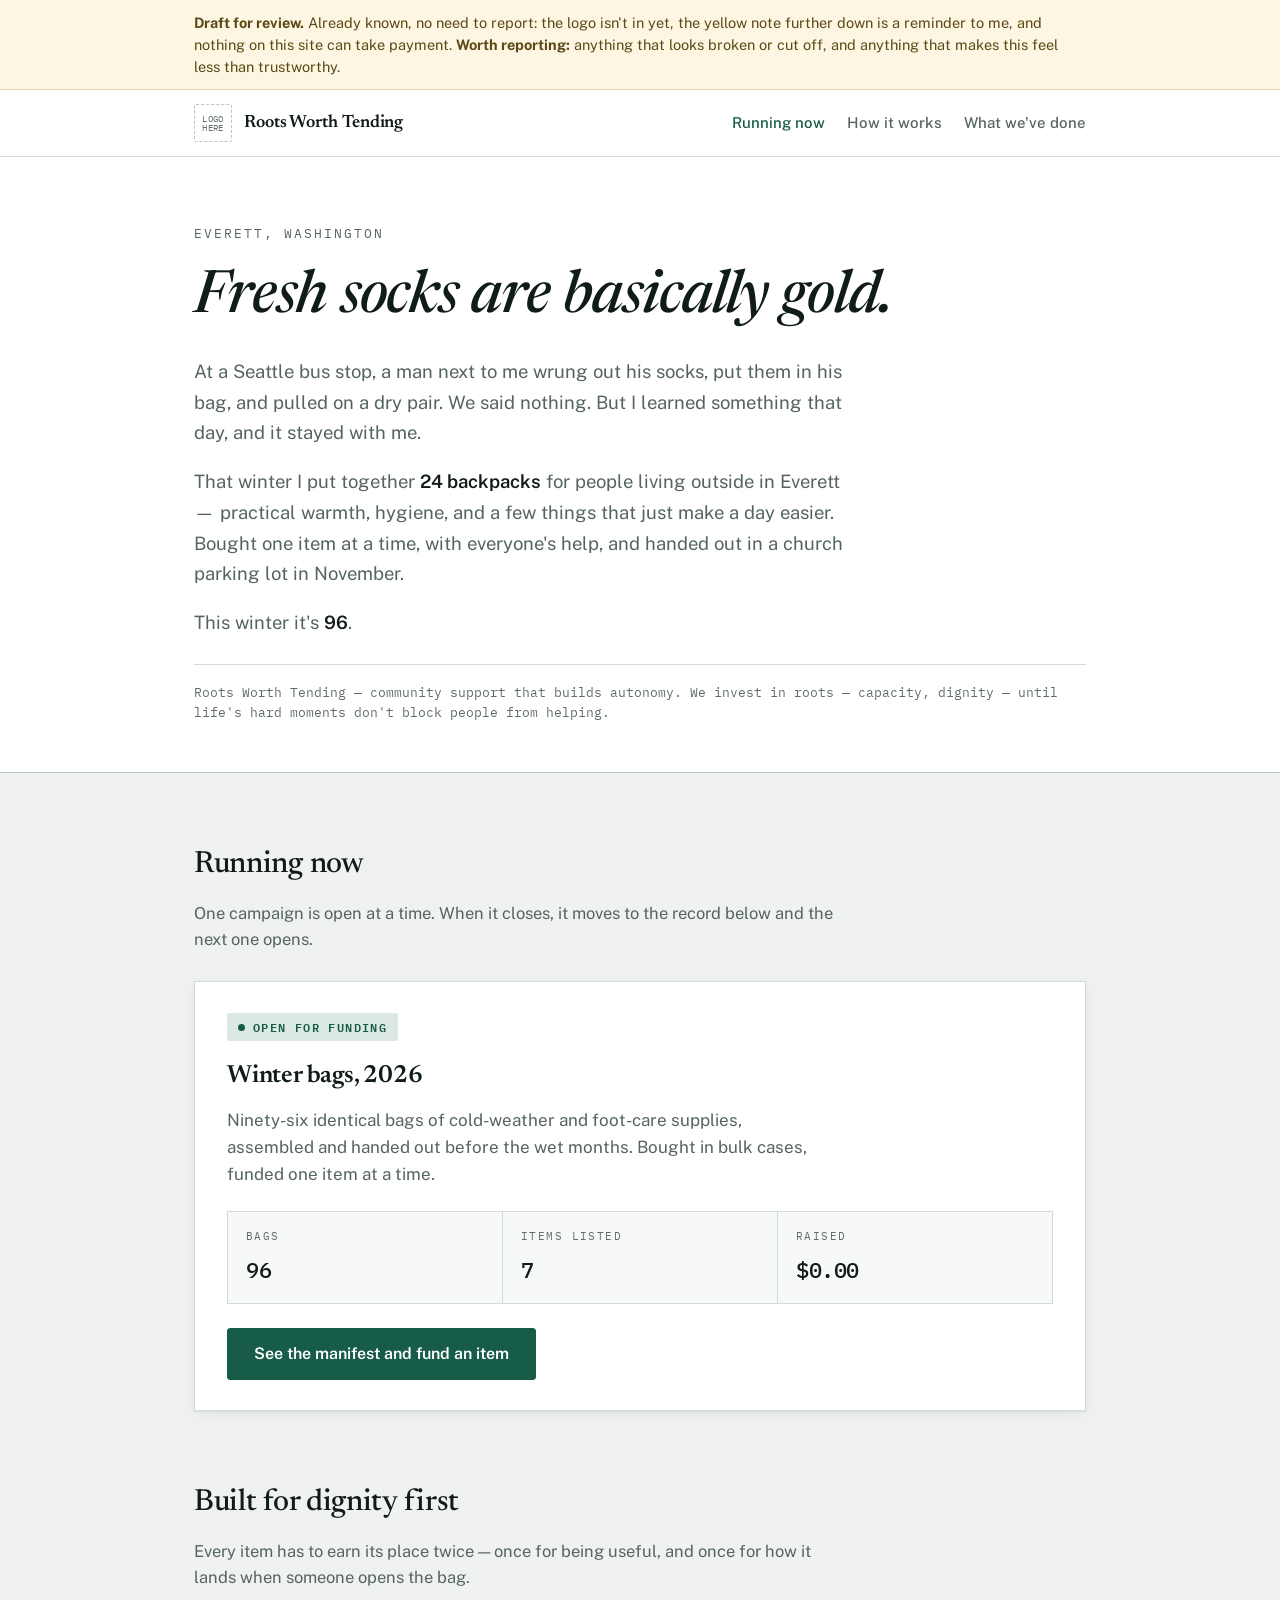
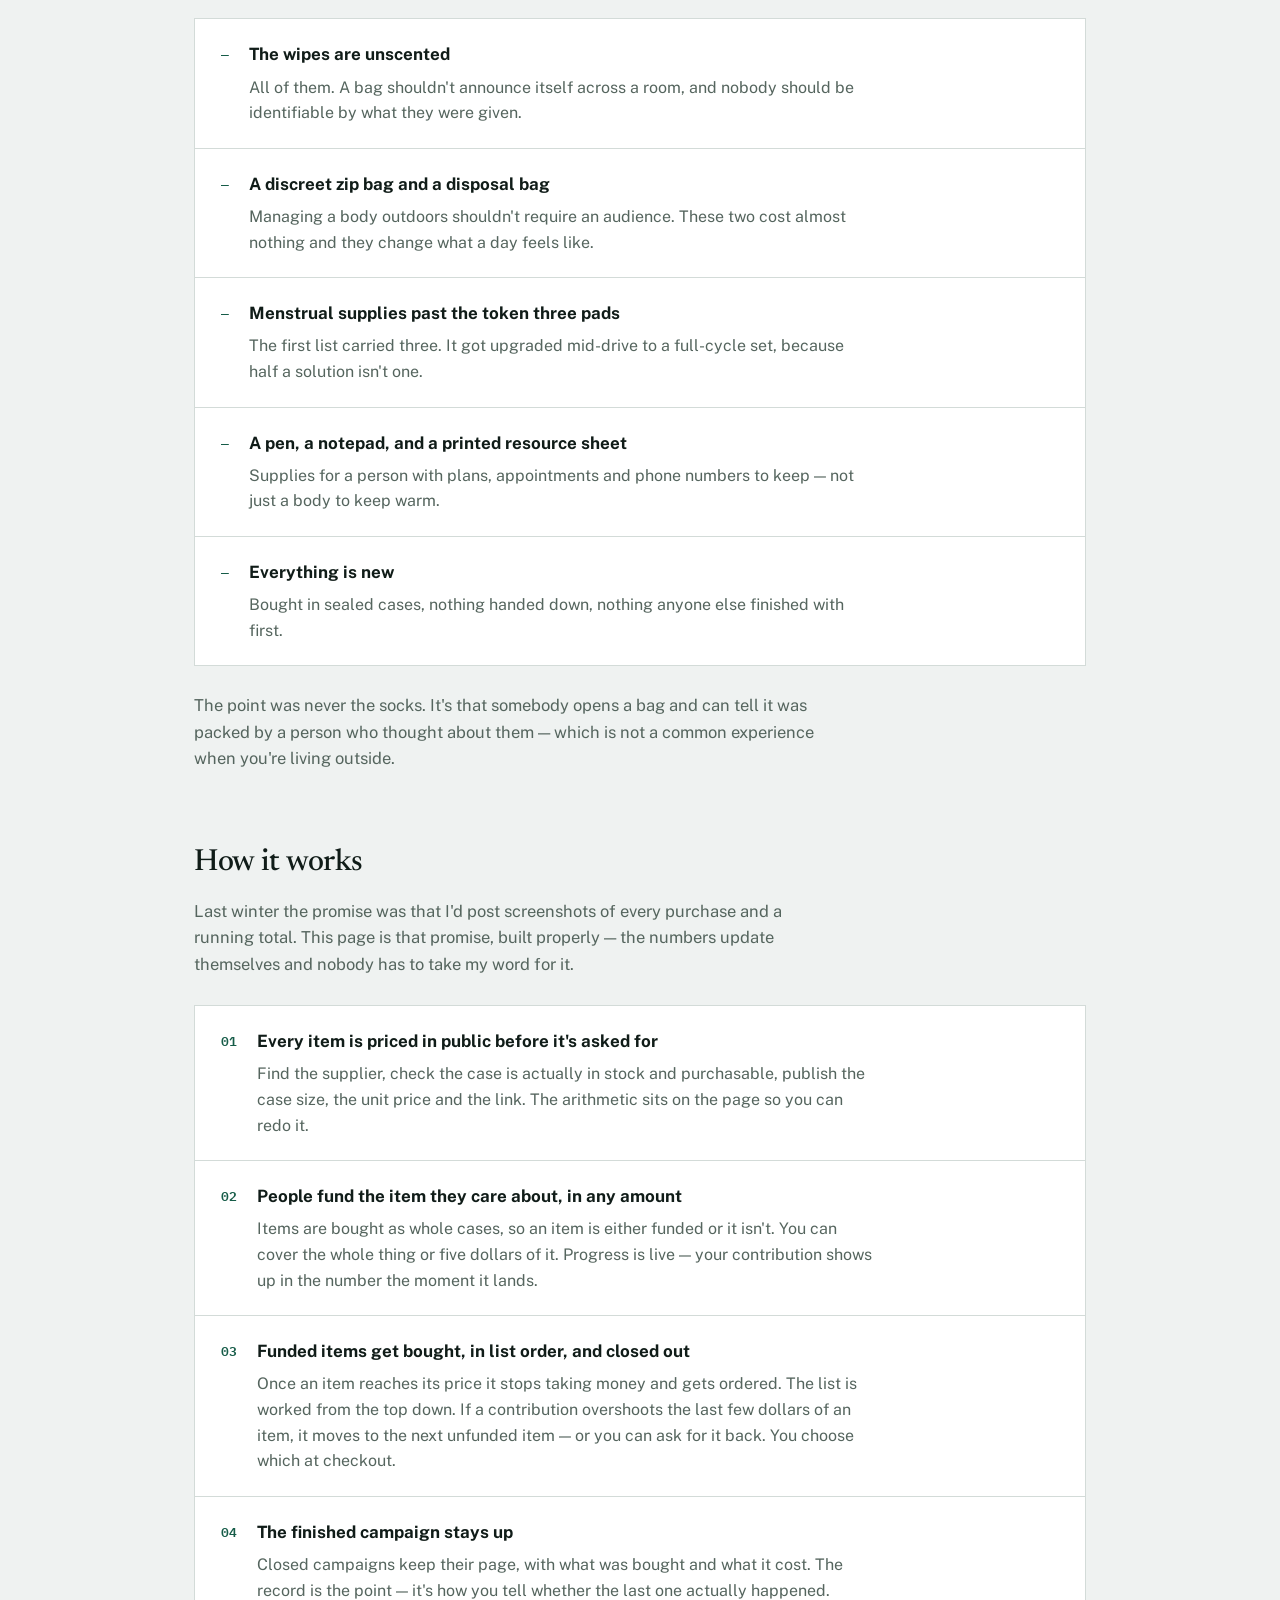
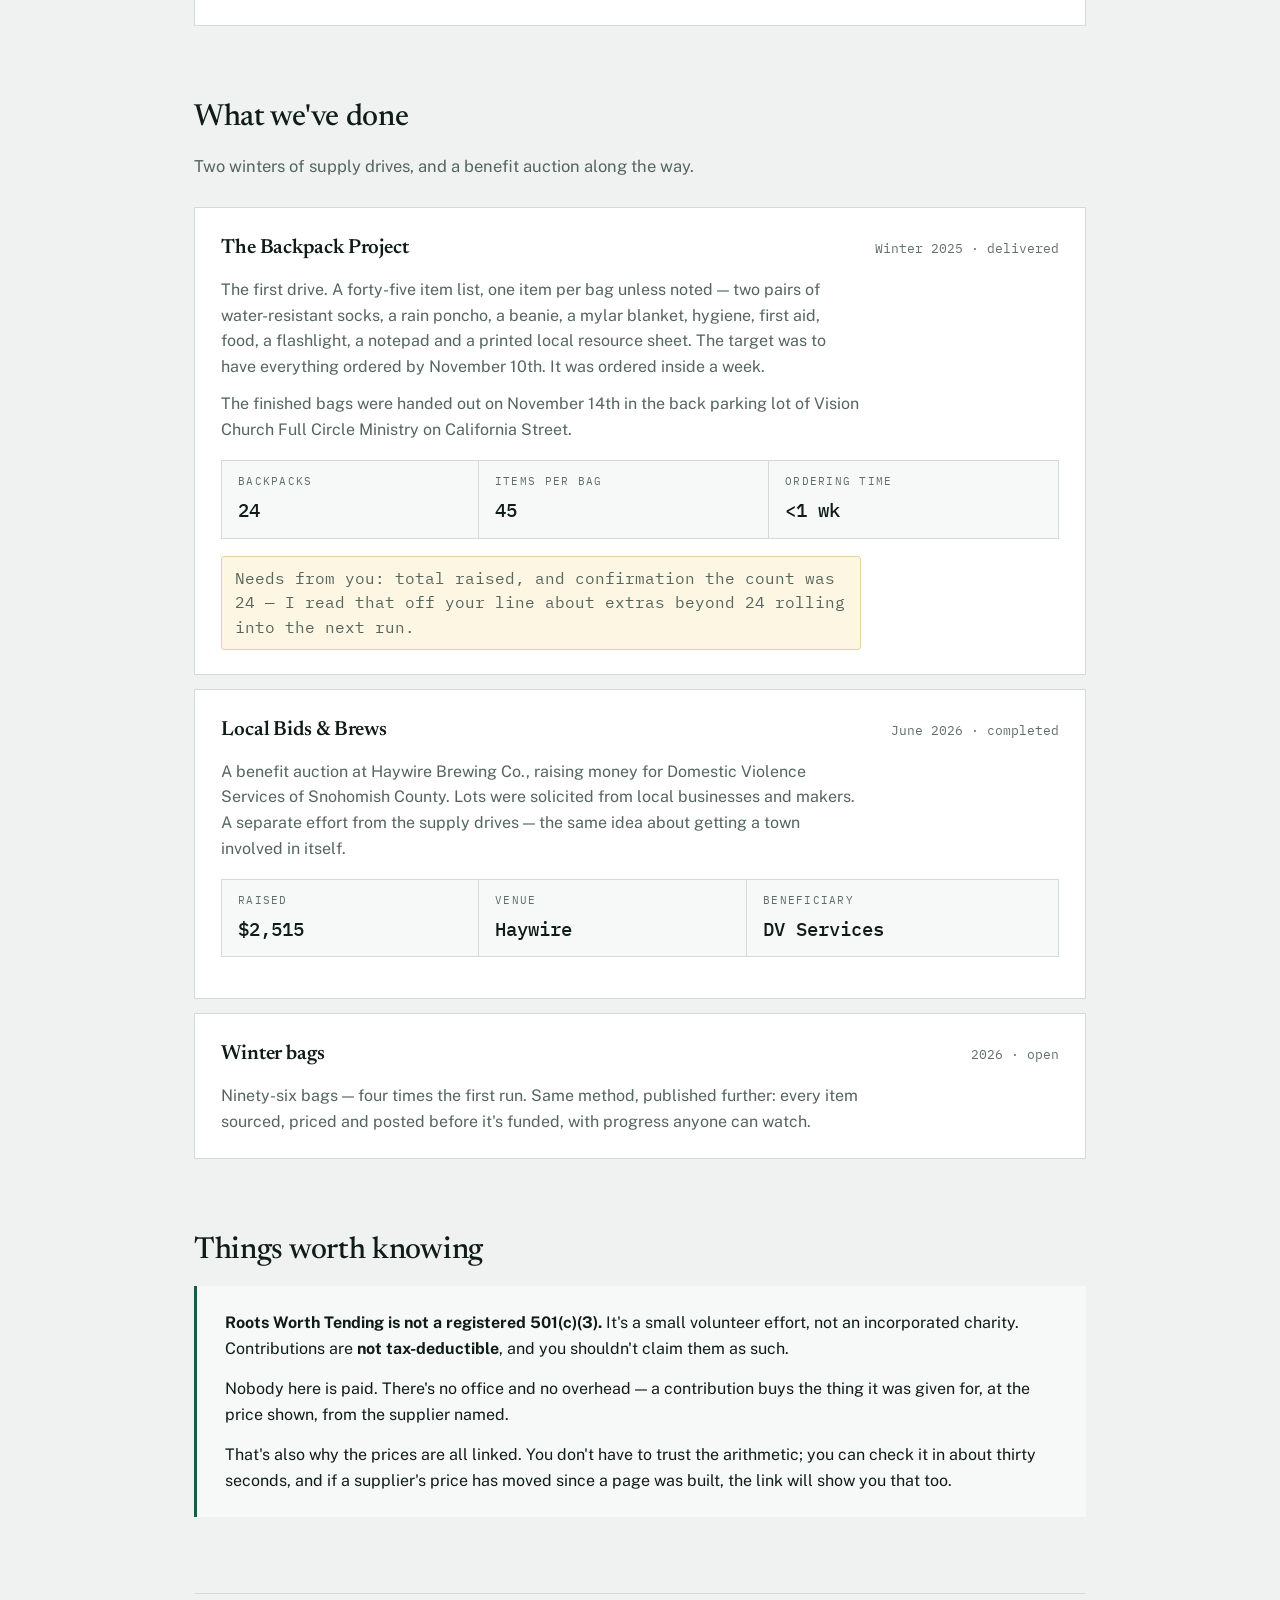
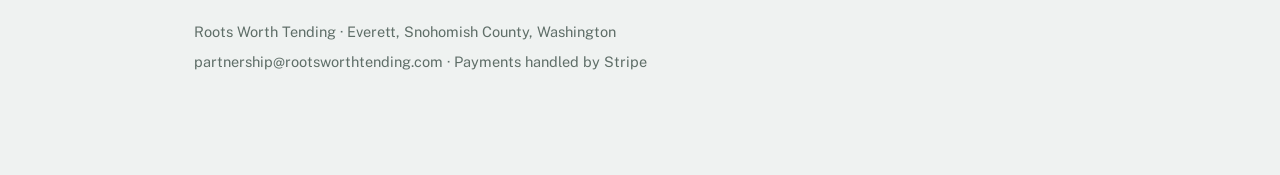
==== index.html @ cf83133e "Create index.html" ====
<!doctype html>
<html lang="en">
<head>
<meta charset="utf-8">
<meta name="viewport" content="width=device-width,initial-scale=1">
</head>
<body>
<title>Roots Worth Tending</title>
<link rel="preconnect" href="https://fonts.googleapis.com">
<link rel="preconnect" href="https://fonts.gstatic.com" crossorigin>
<link rel="stylesheet" href="https://fonts.googleapis.com/css2?family=Newsreader:ital,opsz,wght@0,6..72,400;0,6..72,500;0,6..72,600;1,6..72,400;1,6..72,500&family=Public+Sans:wght@400;500;600;700&family=IBM+Plex+Mono:wght@400;500;600&display=swap">

<style>
  :root{
    --paper:#EFF2F1; --surface:#FFFFFF; --surface-2:#F7F9F8;
    --ink:#101C18; --ink-2:#55655E; --ink-3:#5F6E68;
    --rule:#D3DBD8; --rule-strong:#B9C5C0;
    --accent:#165C48; --accent-hover:#0F4536; --accent-soft:#DCE8E3; --accent-ink:#FFFFFF;
    --notice:#FDF6E3; --notice-rule:#E4D5A8; --notice-ink:#5B4A16;
    --shadow:0 1px 2px rgba(16,28,24,.06), 0 4px 16px rgba(16,28,24,.05);
  }
  @media (prefers-color-scheme: dark){
    :root:not([data-theme="light"]){
      --paper:#0C120F; --surface:#141C18; --surface-2:#111815;
      --ink:#E3EAE6; --ink-2:#98A8A1; --ink-3:#7A8A83;
      --rule:#26332D; --rule-strong:#33443C;
      --accent:#4FB894; --accent-hover:#6BCFAC; --accent-soft:#1B2C25; --accent-ink:#08120E;
      --notice:#221D0E; --notice-rule:#4A3F1C; --notice-ink:#E0CE97;
      --shadow:0 1px 2px rgba(0,0,0,.4), 0 4px 16px rgba(0,0,0,.3);
    }
  }
  :root[data-theme="dark"]{
    --paper:#0C120F; --surface:#141C18; --surface-2:#111815;
    --ink:#E3EAE6; --ink-2:#98A8A1; --ink-3:#7A8A83;
    --rule:#26332D; --rule-strong:#33443C;
    --accent:#4FB894; --accent-hover:#6BCFAC; --accent-soft:#1B2C25; --accent-ink:#08120E;
    --notice:#221D0E; --notice-rule:#4A3F1C; --notice-ink:#E0CE97;
    --shadow:0 1px 2px rgba(0,0,0,.4), 0 4px 16px rgba(0,0,0,.3);
  }

  *{box-sizing:border-box;}
  body{
    margin:0; background:var(--paper); color:var(--ink);
    font-family:"Public Sans","Helvetica Neue",Arial,sans-serif;
    font-size:17px; line-height:1.6; -webkit-font-smoothing:antialiased;
  }
  .wrap{max-width:940px;margin:0 auto;padding:0 24px 96px;}
  a{color:var(--accent);text-underline-offset:3px;text-decoration-thickness:1px;}
  a:hover{color:var(--accent-hover);}
  :focus-visible{outline:2.5px solid var(--accent);outline-offset:3px;border-radius:2px;}
  .skip{position:absolute;left:-9999px;top:0;background:var(--surface);color:var(--ink);padding:12px 18px;z-index:20;border:1px solid var(--rule);}
  .skip:focus{left:12px;top:12px;}
  .num{font-family:"IBM Plex Mono",ui-monospace,Menlo,monospace;font-variant-numeric:tabular-nums;}

  .preview{background:var(--notice);border-bottom:1px solid var(--notice-rule);color:var(--notice-ink);font-size:14.5px;line-height:1.5;}
  .preview p{max-width:940px;margin:0 auto;padding:12px 24px;}

  .topbar{border-bottom:1px solid var(--rule);background:var(--surface);}
  .topbar-inner{max-width:940px;margin:0 auto;padding:14px 24px;display:flex;flex-wrap:wrap;gap:12px 28px;align-items:center;justify-content:space-between;}
  .brandline{display:flex;align-items:center;gap:12px;}
  .logoslot{
    width:38px;height:38px;flex:0 0 auto;
    border:1px dashed var(--rule-strong);border-radius:2px;
    display:flex;align-items:center;justify-content:center;
    font-family:"IBM Plex Mono",monospace;font-size:8.5px;line-height:1.1;
    color:var(--ink-3);text-align:center;letter-spacing:.04em;
  }
  .brandname{font-family:Newsreader,Georgia,serif;font-size:1.12rem;font-weight:600;letter-spacing:-.005em;}
  nav ul{list-style:none;display:flex;flex-wrap:wrap;gap:22px;margin:0;padding:0;font-size:15px;}
  nav a{text-decoration:none;color:var(--ink-2);font-weight:500;}
  nav a:hover,nav a[aria-current]{color:var(--accent);}

  /* hero */
  header.hero{border-bottom:1px solid var(--rule-strong);background:var(--surface);}
  .hero-inner{max-width:940px;margin:0 auto;padding:66px 24px 48px;}
  .eyebrow{font-family:"IBM Plex Mono",monospace;font-size:12.5px;letter-spacing:.16em;text-transform:uppercase;color:var(--ink-2);margin:0 0 24px;}
  h1{
    font-family:Newsreader,Georgia,serif;font-weight:500;font-style:italic;
    font-size:clamp(2.4rem,5.6vw,3.7rem);line-height:1.06;letter-spacing:-.018em;
    margin:0 0 26px;text-wrap:balance;max-width:20ch;
  }
  .origin{font-size:18.5px;line-height:1.66;color:var(--ink-2);max-width:60ch;margin:0 0 18px;}
  .origin strong{color:var(--ink);font-weight:600;}
  .origin-note{
    font-family:"IBM Plex Mono",monospace;font-size:13px;color:var(--ink-3);
    margin:26px 0 0;padding-top:18px;border-top:1px solid var(--rule);
  }

  section{margin-top:68px;}
  h2{font-family:Newsreader,Georgia,serif;font-weight:500;font-size:1.9rem;letter-spacing:-.01em;margin:0 0 10px;text-wrap:balance;}
  .sec-note{color:var(--ink-2);margin:0 0 28px;max-width:64ch;font-size:16.5px;}

  .campaign{background:var(--surface);border:1px solid var(--rule);box-shadow:var(--shadow);padding:30px 32px;}
  .status-chip{
    display:inline-flex;align-items:center;gap:8px;
    font-family:"IBM Plex Mono",monospace;font-size:11.5px;letter-spacing:.12em;text-transform:uppercase;
    background:var(--accent-soft);color:var(--accent);padding:5px 11px;border-radius:2px;font-weight:600;
  }
  .dot{width:7px;height:7px;border-radius:50%;background:var(--accent);}
  .campaign h3{font-family:Newsreader,Georgia,serif;font-weight:600;font-size:1.55rem;margin:16px 0 10px;letter-spacing:-.008em;}
  .campaign p.desc{margin:0 0 22px;color:var(--ink-2);max-width:60ch;}
  .figs{display:grid;grid-template-columns:repeat(auto-fit,minmax(150px,1fr));gap:1px;background:var(--rule);border:1px solid var(--rule);margin-bottom:24px;}
  .figs > div{background:var(--surface-2);padding:16px 18px;}
  .figs dt{font-family:"IBM Plex Mono",monospace;font-size:11px;letter-spacing:.13em;text-transform:uppercase;color:var(--ink-3);margin:0 0 7px;}
  .figs dd{margin:0;font-family:"IBM Plex Mono",monospace;font-variant-numeric:tabular-nums;font-size:22px;font-weight:500;letter-spacing:-.02em;}
  .cta{
    display:inline-block;font-weight:600;font-size:16px;
    background:var(--accent);color:var(--accent-ink);
    border:1px solid var(--accent);padding:12px 26px;border-radius:3px;text-decoration:none;
    transition:background .15s ease;
  }
  .cta:hover{background:var(--accent-hover);border-color:var(--accent-hover);color:var(--accent-ink);}

  .steps{list-style:none;margin:0;padding:0;counter-reset:s;display:flex;flex-direction:column;gap:1px;background:var(--rule);border:1px solid var(--rule);}
  .steps li{background:var(--surface);padding:22px 26px;display:flex;gap:20px;align-items:flex-start;}
  .steps .n{counter-increment:s;font-family:"IBM Plex Mono",monospace;font-variant-numeric:tabular-nums;font-size:13px;font-weight:600;color:var(--accent);flex:0 0 auto;padding-top:3px;}
  .steps .n::before{content:counter(s,decimal-leading-zero);}
  .steps.plain .n::before{content:"\2014";}
  .steps h3{font-family:"Public Sans",sans-serif;font-size:17px;font-weight:700;margin:0 0 6px;}
  .steps p{margin:0;color:var(--ink-2);font-size:16px;line-height:1.6;max-width:62ch;}

  .efforts{display:flex;flex-direction:column;gap:14px;}
  .effort{background:var(--surface);border:1px solid var(--rule);padding:24px 26px;}
  .effort-head{display:flex;flex-wrap:wrap;gap:6px 18px;align-items:baseline;justify-content:space-between;}
  .effort h3{font-family:Newsreader,Georgia,serif;font-weight:600;font-size:1.28rem;margin:0;letter-spacing:-.005em;}
  .when{font-family:"IBM Plex Mono",monospace;font-size:13px;color:var(--ink-3);white-space:nowrap;}
  .effort p{margin:12px 0 0;color:var(--ink-2);font-size:16px;max-width:64ch;}
  .effort .tag{
    display:inline-block;font-family:"IBM Plex Mono",monospace;font-size:11px;letter-spacing:.1em;
    text-transform:uppercase;color:var(--ink-3);border:1px solid var(--rule-strong);
    padding:3px 8px;border-radius:2px;margin-top:14px;
  }
  .effort-figs{
    display:flex;flex-wrap:wrap;gap:0;margin-top:18px;
    border:1px solid var(--rule);background:var(--rule);
  }
  .effort-figs div{background:var(--surface-2);padding:12px 16px;flex:1 1 auto;min-width:112px;margin:0 1px 0 0;}
  .effort-figs div:last-child{margin-right:0;}
  .effort-figs dt{font-family:"IBM Plex Mono",monospace;font-size:10.5px;letter-spacing:.12em;text-transform:uppercase;color:var(--ink-3);margin:0 0 5px;}
  .effort-figs dd{margin:0;font-family:"IBM Plex Mono",monospace;font-variant-numeric:tabular-nums;font-size:19px;font-weight:500;}
  .needs{
    margin-top:14px;font-size:14px;font-family:"IBM Plex Mono",monospace;line-height:1.55;
    background:var(--notice);border:1px solid var(--notice-rule);color:var(--notice-ink);
    padding:9px 13px;border-radius:3px;
  }

  .disclosure{border-left:3px solid var(--accent);background:var(--surface-2);padding:24px 28px;}
  .disclosure p{margin:0 0 14px;font-size:16px;line-height:1.62;}
  .disclosure p:last-child{margin-bottom:0;}

  footer{margin-top:76px;padding-top:26px;border-top:1px solid var(--rule);color:var(--ink-3);font-size:14.5px;}
  footer p{margin:0 0 6px;}

  @media (max-width:600px){
    body{font-size:16.5px;}
    .hero-inner{padding:40px 20px 32px;}
    .wrap{padding:0 20px 72px;}
    .campaign{padding:24px 22px;}
    .steps li{flex-direction:column;gap:8px;}
  }
</style>

<a class="skip" href="#now">Skip to the current campaign</a>

<div class="preview">
  <p><strong>Draft for review.</strong> Already known, no need to report: the logo isn't in yet, the yellow note further down is a reminder to me, and nothing on this site can take payment. <strong>Worth reporting:</strong> anything that looks broken or cut off, and anything that makes this feel less than trustworthy.</p>
</div>

<div class="topbar">
  <div class="topbar-inner">
    <div class="brandline">
      <div class="logoslot" aria-hidden="true">LOGO<br>HERE</div>
      <span class="brandname">Roots Worth Tending</span>
    </div>
    <nav aria-label="Main">
      <ul>
        <li><a href="#now" aria-current="true">Running now</a></li>
        <li><a href="#how">How it works</a></li>
        <li><a href="#efforts">What we've done</a></li>
      </ul>
    </nav>
  </div>
</div>

<header class="hero">
  <div class="hero-inner">
    <p class="eyebrow">Everett, Washington</p>
    <h1>Fresh socks are basically gold.</h1>
    <p class="origin">At a Seattle bus stop, a man next to me wrung out his socks, put them in his bag, and pulled on a dry pair. We said nothing. But I learned something that day, and it stayed with me.</p>
    <p class="origin">That winter I put together <strong>24 backpacks</strong> for people living outside in Everett — practical warmth, hygiene, and a few things that just make a day easier. Bought one item at a time, with everyone's help, and handed out in a church parking lot in November.</p>
    <p class="origin">This winter it's <strong>96</strong>.</p>
    <p class="origin-note">Roots Worth Tending &mdash; community support that builds autonomy. We invest in roots &mdash; capacity, dignity &mdash; until life's hard moments don't block people from helping.</p>
  </div>
</header>

<div class="wrap">

  <section id="now" aria-labelledby="now-h">
    <h2 id="now-h">Running now</h2>
    <p class="sec-note">One campaign is open at a time. When it closes, it moves to the record below and the next one opens.</p>
    <div class="campaign">
      <span class="status-chip"><span class="dot" aria-hidden="true"></span>Open for funding</span>
      <h3>Winter bags, 2026</h3>
      <p class="desc">Ninety-six identical bags of cold-weather and foot-care supplies, assembled and handed out before the wet months. Bought in bulk cases, funded one item at a time.</p>
      <dl class="figs">
        <div><dt>Bags</dt><dd class="num">96</dd></div>
        <div><dt>Items listed</dt><dd class="num">7</dd></div>
        <div><dt>Raised</dt><dd class="num">$0.00</dd></div>
      </dl>
      <a class="cta" href="winter-2026.html">See the manifest and fund an item</a>
    </div>
  </section>

  <section id="dignity" aria-labelledby="dignity-h">
    <h2 id="dignity-h">Built for dignity first</h2>
    <p class="sec-note">Every item has to earn its place twice — once for being useful, and once for how it lands when someone opens the bag.</p>
    <ol class="steps plain">
      <li>
        <span class="n" aria-hidden="true"></span>
        <div>
          <h3>The wipes are unscented</h3>
          <p>All of them. A bag shouldn't announce itself across a room, and nobody should be identifiable by what they were given.</p>
        </div>
      </li>
      <li>
        <span class="n" aria-hidden="true"></span>
        <div>
          <h3>A discreet zip bag and a disposal bag</h3>
          <p>Managing a body outdoors shouldn't require an audience. These two cost almost nothing and they change what a day feels like.</p>
        </div>
      </li>
      <li>
        <span class="n" aria-hidden="true"></span>
        <div>
          <h3>Menstrual supplies past the token three pads</h3>
          <p>The first list carried three. It got upgraded mid-drive to a full-cycle set, because half a solution isn't one.</p>
        </div>
      </li>
      <li>
        <span class="n" aria-hidden="true"></span>
        <div>
          <h3>A pen, a notepad, and a printed resource sheet</h3>
          <p>Supplies for a person with plans, appointments and phone numbers to keep — not just a body to keep warm.</p>
        </div>
      </li>
      <li>
        <span class="n" aria-hidden="true"></span>
        <div>
          <h3>Everything is new</h3>
          <p>Bought in sealed cases, nothing handed down, nothing anyone else finished with first.</p>
        </div>
      </li>
    </ol>
    <p class="sec-note" style="margin-top:26px;margin-bottom:0;">The point was never the socks. It's that somebody opens a bag and can tell it was packed by a person who thought about them — which is not a common experience when you're living outside.</p>
  </section>

  <section id="how" aria-labelledby="how-h">
    <h2 id="how-h">How it works</h2>
    <p class="sec-note">Last winter the promise was that I'd post screenshots of every purchase and a running total. This page is that promise, built properly — the numbers update themselves and nobody has to take my word for it.</p>
    <ol class="steps">
      <li>
        <span class="n" aria-hidden="true"></span>
        <div>
          <h3>Every item is priced in public before it's asked for</h3>
          <p>Find the supplier, check the case is actually in stock and purchasable, publish the case size, the unit price and the link. The arithmetic sits on the page so you can redo it.</p>
        </div>
      </li>
      <li>
        <span class="n" aria-hidden="true"></span>
        <div>
          <h3>People fund the item they care about, in any amount</h3>
          <p>Items are bought as whole cases, so an item is either funded or it isn't. You can cover the whole thing or five dollars of it. Progress is live — your contribution shows up in the number the moment it lands.</p>
        </div>
      </li>
      <li>
        <span class="n" aria-hidden="true"></span>
        <div>
          <h3>Funded items get bought, in list order, and closed out</h3>
          <p>Once an item reaches its price it stops taking money and gets ordered. The list is worked from the top down. If a contribution overshoots the last few dollars of an item, it moves to the next unfunded item — or you can ask for it back. You choose which at checkout.</p>
        </div>
      </li>
      <li>
        <span class="n" aria-hidden="true"></span>
        <div>
          <h3>The finished campaign stays up</h3>
          <p>Closed campaigns keep their page, with what was bought and what it cost. The record is the point — it's how you tell whether the last one actually happened.</p>
        </div>
      </li>
    </ol>
  </section>

  <section id="efforts" aria-labelledby="efforts-h">
    <h2 id="efforts-h">What we've done</h2>
    <p class="sec-note">Two winters of supply drives, and a benefit auction along the way.</p>
    <div class="efforts">

      <article class="effort">
        <div class="effort-head">
          <h3>The Backpack Project</h3>
          <span class="when">Winter 2025 &middot; delivered</span>
        </div>
        <p>The first drive. A forty-five item list, one item per bag unless noted — two pairs of water-resistant socks, a rain poncho, a beanie, a mylar blanket, hygiene, first aid, food, a flashlight, a notepad and a printed local resource sheet. The target was to have everything ordered by November 10th. It was ordered inside a week.</p>
        <p>The finished bags were handed out on November 14th in the back parking lot of Vision Church Full Circle Ministry on California Street.</p>
        <dl class="effort-figs">
          <div><dt>Backpacks</dt><dd class="num">24</dd></div>
          <div><dt>Items per bag</dt><dd class="num">45</dd></div>
          <div><dt>Ordering time</dt><dd class="num">&lt;1 wk</dd></div>
        </dl>
        <p class="needs">Needs from you: total raised, and confirmation the count was 24 — I read that off your line about extras beyond 24 rolling into the next run.</p>
      </article>

      <article class="effort">
        <div class="effort-head">
          <h3>Local Bids &amp; Brews</h3>
          <span class="when">June 2026 &middot; completed</span>
        </div>
        <p>A benefit auction at Haywire Brewing Co., raising money for Domestic Violence Services of Snohomish County. Lots were solicited from local businesses and makers. A separate effort from the supply drives — the same idea about getting a town involved in itself.</p>
        <dl class="effort-figs">
          <div><dt>Raised</dt><dd class="num">$2,515</dd></div>
          <div><dt>Venue</dt><dd class="num">Haywire</dd></div>
          <div><dt>Beneficiary</dt><dd class="num">DV Services</dd></div>
        </dl>
      </article>

      <article class="effort">
        <div class="effort-head">
          <h3>Winter bags</h3>
          <span class="when">2026 &middot; open</span>
        </div>
        <p>Ninety-six bags — four times the first run. Same method, published further: every item sourced, priced and posted before it's funded, with progress anyone can watch.</p>
      </article>

    </div>
  </section>

  <section aria-labelledby="honest-h">
    <h2 id="honest-h">Things worth knowing</h2>
    <div class="disclosure">
      <p><strong>Roots Worth Tending is not a registered 501(c)(3).</strong> It's a small volunteer effort, not an incorporated charity. Contributions are <strong>not tax-deductible</strong>, and you shouldn't claim them as such.</p>
      <p>Nobody here is paid. There's no office and no overhead — a contribution buys the thing it was given for, at the price shown, from the supplier named.</p>
      <p>That's also why the prices are all linked. You don't have to trust the arithmetic; you can check it in about thirty seconds, and if a supplier's price has moved since a page was built, the link will show you that too.</p>
    </div>
  </section>

  <footer>
    <p>Roots Worth Tending &middot; Everett, Snohomish County, Washington</p>
    <p>partnership@rootsworthtending.com &middot; Payments handled by Stripe</p>
  </footer>

</div>

</body>
</html>
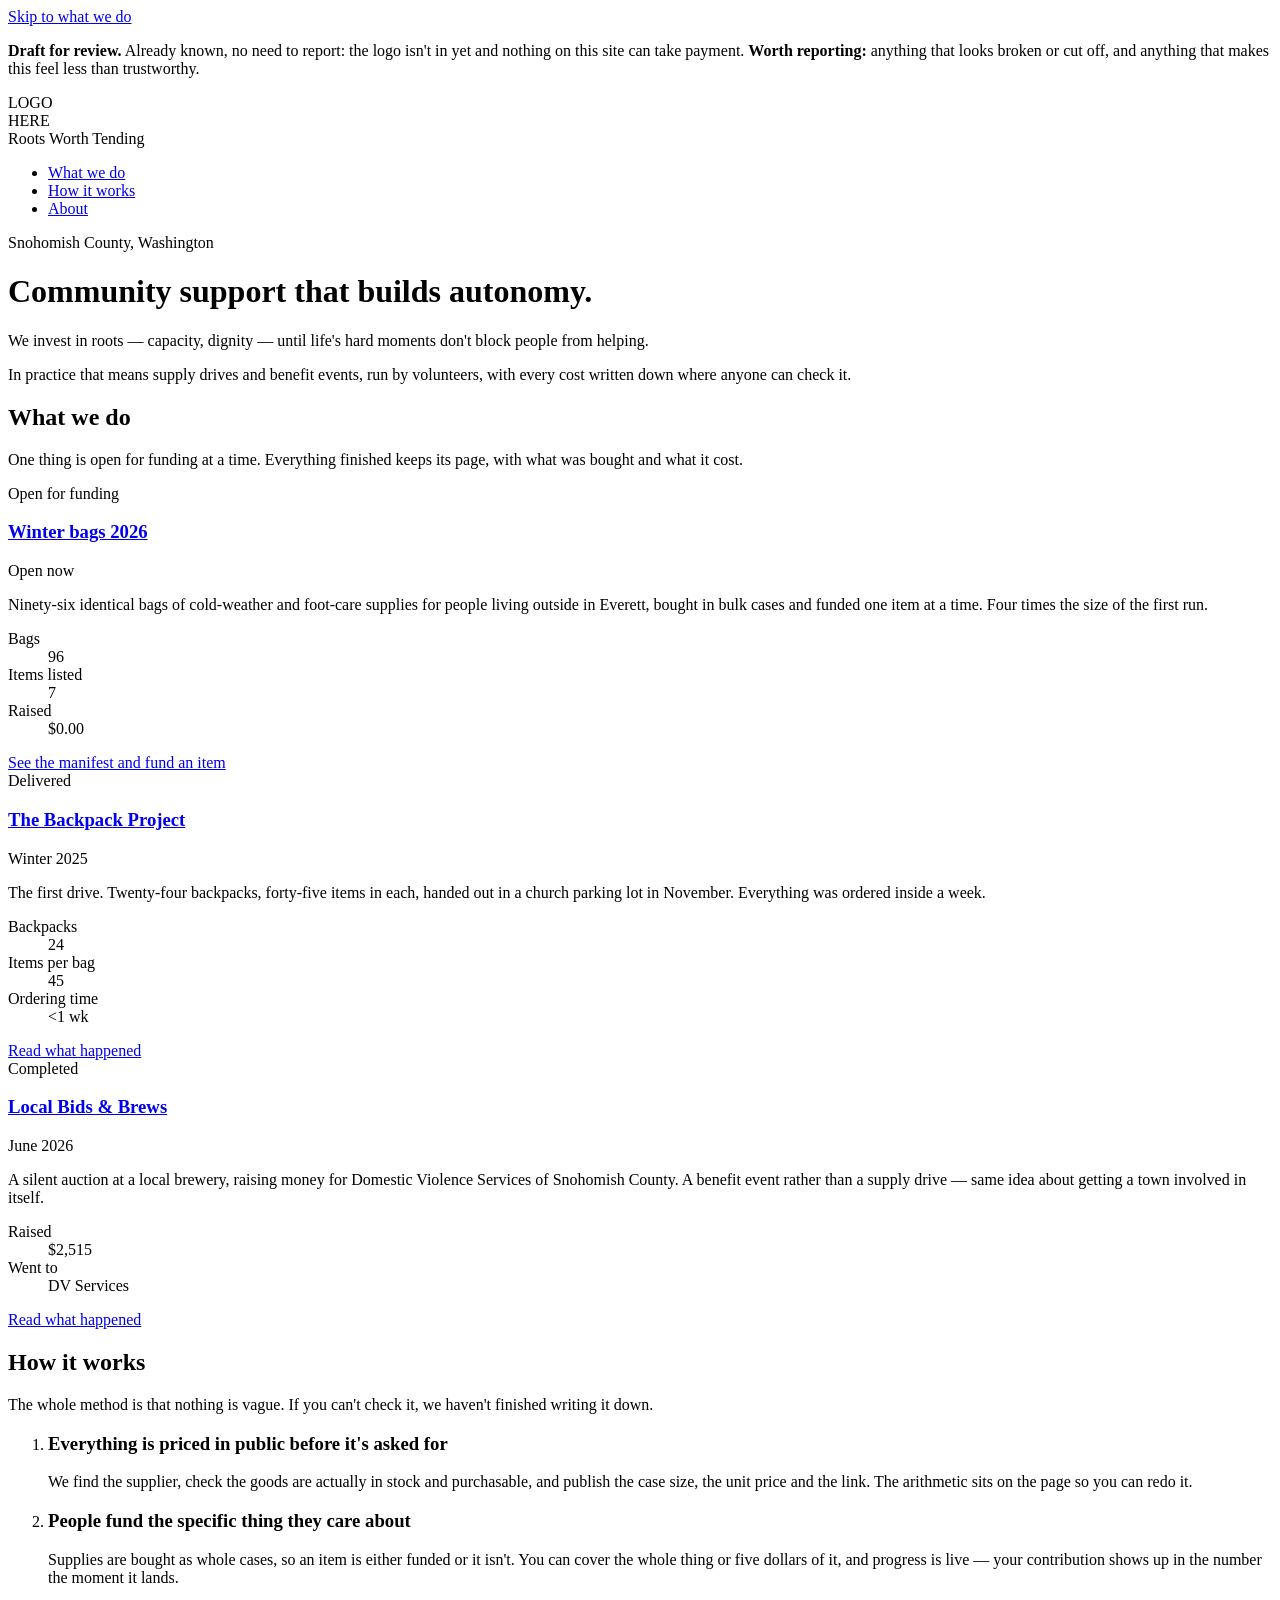
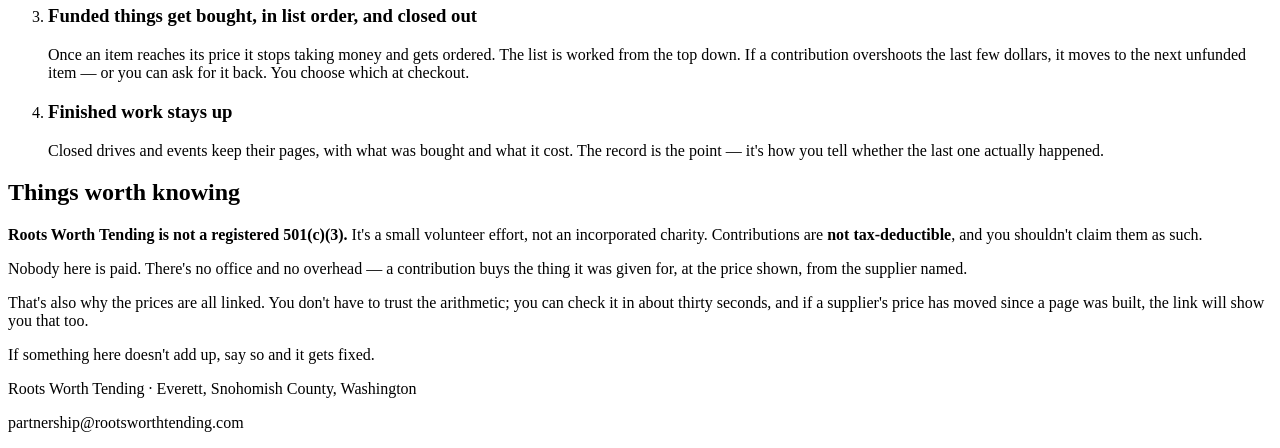
==== commit 584dd6c3: "Update index.html" ====
--- a/index.html
+++ b/index.html
@@ -3,167 +3,19 @@
 <head>
 <meta charset="utf-8">
 <meta name="viewport" content="width=device-width,initial-scale=1">
-</head>
-<body>
 <title>Roots Worth Tending</title>
+<meta name="description" content="Community support in Snohomish County, Washington. Supply drives and benefit events, itemized in public down to the unit price.">
 <link rel="preconnect" href="https://fonts.googleapis.com">
 <link rel="preconnect" href="https://fonts.gstatic.com" crossorigin>
 <link rel="stylesheet" href="https://fonts.googleapis.com/css2?family=Newsreader:ital,opsz,wght@0,6..72,400;0,6..72,500;0,6..72,600;1,6..72,400;1,6..72,500&family=Public+Sans:wght@400;500;600;700&family=IBM+Plex+Mono:wght@400;500;600&display=swap">
+<link rel="stylesheet" href="style.css">
+</head>
+<body>
 
-<style>
-  :root{
-    --paper:#EFF2F1; --surface:#FFFFFF; --surface-2:#F7F9F8;
-    --ink:#101C18; --ink-2:#55655E; --ink-3:#5F6E68;
-    --rule:#D3DBD8; --rule-strong:#B9C5C0;
-    --accent:#165C48; --accent-hover:#0F4536; --accent-soft:#DCE8E3; --accent-ink:#FFFFFF;
-    --notice:#FDF6E3; --notice-rule:#E4D5A8; --notice-ink:#5B4A16;
-    --shadow:0 1px 2px rgba(16,28,24,.06), 0 4px 16px rgba(16,28,24,.05);
-  }
-  @media (prefers-color-scheme: dark){
-    :root:not([data-theme="light"]){
-      --paper:#0C120F; --surface:#141C18; --surface-2:#111815;
-      --ink:#E3EAE6; --ink-2:#98A8A1; --ink-3:#7A8A83;
-      --rule:#26332D; --rule-strong:#33443C;
-      --accent:#4FB894; --accent-hover:#6BCFAC; --accent-soft:#1B2C25; --accent-ink:#08120E;
-      --notice:#221D0E; --notice-rule:#4A3F1C; --notice-ink:#E0CE97;
-      --shadow:0 1px 2px rgba(0,0,0,.4), 0 4px 16px rgba(0,0,0,.3);
-    }
-  }
-  :root[data-theme="dark"]{
-    --paper:#0C120F; --surface:#141C18; --surface-2:#111815;
-    --ink:#E3EAE6; --ink-2:#98A8A1; --ink-3:#7A8A83;
-    --rule:#26332D; --rule-strong:#33443C;
-    --accent:#4FB894; --accent-hover:#6BCFAC; --accent-soft:#1B2C25; --accent-ink:#08120E;
-    --notice:#221D0E; --notice-rule:#4A3F1C; --notice-ink:#E0CE97;
-    --shadow:0 1px 2px rgba(0,0,0,.4), 0 4px 16px rgba(0,0,0,.3);
-  }
-
-  *{box-sizing:border-box;}
-  body{
-    margin:0; background:var(--paper); color:var(--ink);
-    font-family:"Public Sans","Helvetica Neue",Arial,sans-serif;
-    font-size:17px; line-height:1.6; -webkit-font-smoothing:antialiased;
-  }
-  .wrap{max-width:940px;margin:0 auto;padding:0 24px 96px;}
-  a{color:var(--accent);text-underline-offset:3px;text-decoration-thickness:1px;}
-  a:hover{color:var(--accent-hover);}
-  :focus-visible{outline:2.5px solid var(--accent);outline-offset:3px;border-radius:2px;}
-  .skip{position:absolute;left:-9999px;top:0;background:var(--surface);color:var(--ink);padding:12px 18px;z-index:20;border:1px solid var(--rule);}
-  .skip:focus{left:12px;top:12px;}
-  .num{font-family:"IBM Plex Mono",ui-monospace,Menlo,monospace;font-variant-numeric:tabular-nums;}
-
-  .preview{background:var(--notice);border-bottom:1px solid var(--notice-rule);color:var(--notice-ink);font-size:14.5px;line-height:1.5;}
-  .preview p{max-width:940px;margin:0 auto;padding:12px 24px;}
-
-  .topbar{border-bottom:1px solid var(--rule);background:var(--surface);}
-  .topbar-inner{max-width:940px;margin:0 auto;padding:14px 24px;display:flex;flex-wrap:wrap;gap:12px 28px;align-items:center;justify-content:space-between;}
-  .brandline{display:flex;align-items:center;gap:12px;}
-  .logoslot{
-    width:38px;height:38px;flex:0 0 auto;
-    border:1px dashed var(--rule-strong);border-radius:2px;
-    display:flex;align-items:center;justify-content:center;
-    font-family:"IBM Plex Mono",monospace;font-size:8.5px;line-height:1.1;
-    color:var(--ink-3);text-align:center;letter-spacing:.04em;
-  }
-  .brandname{font-family:Newsreader,Georgia,serif;font-size:1.12rem;font-weight:600;letter-spacing:-.005em;}
-  nav ul{list-style:none;display:flex;flex-wrap:wrap;gap:22px;margin:0;padding:0;font-size:15px;}
-  nav a{text-decoration:none;color:var(--ink-2);font-weight:500;}
-  nav a:hover,nav a[aria-current]{color:var(--accent);}
-
-  /* hero */
-  header.hero{border-bottom:1px solid var(--rule-strong);background:var(--surface);}
-  .hero-inner{max-width:940px;margin:0 auto;padding:66px 24px 48px;}
-  .eyebrow{font-family:"IBM Plex Mono",monospace;font-size:12.5px;letter-spacing:.16em;text-transform:uppercase;color:var(--ink-2);margin:0 0 24px;}
-  h1{
-    font-family:Newsreader,Georgia,serif;font-weight:500;font-style:italic;
-    font-size:clamp(2.4rem,5.6vw,3.7rem);line-height:1.06;letter-spacing:-.018em;
-    margin:0 0 26px;text-wrap:balance;max-width:20ch;
-  }
-  .origin{font-size:18.5px;line-height:1.66;color:var(--ink-2);max-width:60ch;margin:0 0 18px;}
-  .origin strong{color:var(--ink);font-weight:600;}
-  .origin-note{
-    font-family:"IBM Plex Mono",monospace;font-size:13px;color:var(--ink-3);
-    margin:26px 0 0;padding-top:18px;border-top:1px solid var(--rule);
-  }
-
-  section{margin-top:68px;}
-  h2{font-family:Newsreader,Georgia,serif;font-weight:500;font-size:1.9rem;letter-spacing:-.01em;margin:0 0 10px;text-wrap:balance;}
-  .sec-note{color:var(--ink-2);margin:0 0 28px;max-width:64ch;font-size:16.5px;}
-
-  .campaign{background:var(--surface);border:1px solid var(--rule);box-shadow:var(--shadow);padding:30px 32px;}
-  .status-chip{
-    display:inline-flex;align-items:center;gap:8px;
-    font-family:"IBM Plex Mono",monospace;font-size:11.5px;letter-spacing:.12em;text-transform:uppercase;
-    background:var(--accent-soft);color:var(--accent);padding:5px 11px;border-radius:2px;font-weight:600;
-  }
-  .dot{width:7px;height:7px;border-radius:50%;background:var(--accent);}
-  .campaign h3{font-family:Newsreader,Georgia,serif;font-weight:600;font-size:1.55rem;margin:16px 0 10px;letter-spacing:-.008em;}
-  .campaign p.desc{margin:0 0 22px;color:var(--ink-2);max-width:60ch;}
-  .figs{display:grid;grid-template-columns:repeat(auto-fit,minmax(150px,1fr));gap:1px;background:var(--rule);border:1px solid var(--rule);margin-bottom:24px;}
-  .figs > div{background:var(--surface-2);padding:16px 18px;}
-  .figs dt{font-family:"IBM Plex Mono",monospace;font-size:11px;letter-spacing:.13em;text-transform:uppercase;color:var(--ink-3);margin:0 0 7px;}
-  .figs dd{margin:0;font-family:"IBM Plex Mono",monospace;font-variant-numeric:tabular-nums;font-size:22px;font-weight:500;letter-spacing:-.02em;}
-  .cta{
-    display:inline-block;font-weight:600;font-size:16px;
-    background:var(--accent);color:var(--accent-ink);
-    border:1px solid var(--accent);padding:12px 26px;border-radius:3px;text-decoration:none;
-    transition:background .15s ease;
-  }
-  .cta:hover{background:var(--accent-hover);border-color:var(--accent-hover);color:var(--accent-ink);}
-
-  .steps{list-style:none;margin:0;padding:0;counter-reset:s;display:flex;flex-direction:column;gap:1px;background:var(--rule);border:1px solid var(--rule);}
-  .steps li{background:var(--surface);padding:22px 26px;display:flex;gap:20px;align-items:flex-start;}
-  .steps .n{counter-increment:s;font-family:"IBM Plex Mono",monospace;font-variant-numeric:tabular-nums;font-size:13px;font-weight:600;color:var(--accent);flex:0 0 auto;padding-top:3px;}
-  .steps .n::before{content:counter(s,decimal-leading-zero);}
-  .steps.plain .n::before{content:"\2014";}
-  .steps h3{font-family:"Public Sans",sans-serif;font-size:17px;font-weight:700;margin:0 0 6px;}
-  .steps p{margin:0;color:var(--ink-2);font-size:16px;line-height:1.6;max-width:62ch;}
-
-  .efforts{display:flex;flex-direction:column;gap:14px;}
-  .effort{background:var(--surface);border:1px solid var(--rule);padding:24px 26px;}
-  .effort-head{display:flex;flex-wrap:wrap;gap:6px 18px;align-items:baseline;justify-content:space-between;}
-  .effort h3{font-family:Newsreader,Georgia,serif;font-weight:600;font-size:1.28rem;margin:0;letter-spacing:-.005em;}
-  .when{font-family:"IBM Plex Mono",monospace;font-size:13px;color:var(--ink-3);white-space:nowrap;}
-  .effort p{margin:12px 0 0;color:var(--ink-2);font-size:16px;max-width:64ch;}
-  .effort .tag{
-    display:inline-block;font-family:"IBM Plex Mono",monospace;font-size:11px;letter-spacing:.1em;
-    text-transform:uppercase;color:var(--ink-3);border:1px solid var(--rule-strong);
-    padding:3px 8px;border-radius:2px;margin-top:14px;
-  }
-  .effort-figs{
-    display:flex;flex-wrap:wrap;gap:0;margin-top:18px;
-    border:1px solid var(--rule);background:var(--rule);
-  }
-  .effort-figs div{background:var(--surface-2);padding:12px 16px;flex:1 1 auto;min-width:112px;margin:0 1px 0 0;}
-  .effort-figs div:last-child{margin-right:0;}
-  .effort-figs dt{font-family:"IBM Plex Mono",monospace;font-size:10.5px;letter-spacing:.12em;text-transform:uppercase;color:var(--ink-3);margin:0 0 5px;}
-  .effort-figs dd{margin:0;font-family:"IBM Plex Mono",monospace;font-variant-numeric:tabular-nums;font-size:19px;font-weight:500;}
-  .needs{
-    margin-top:14px;font-size:14px;font-family:"IBM Plex Mono",monospace;line-height:1.55;
-    background:var(--notice);border:1px solid var(--notice-rule);color:var(--notice-ink);
-    padding:9px 13px;border-radius:3px;
-  }
-
-  .disclosure{border-left:3px solid var(--accent);background:var(--surface-2);padding:24px 28px;}
-  .disclosure p{margin:0 0 14px;font-size:16px;line-height:1.62;}
-  .disclosure p:last-child{margin-bottom:0;}
-
-  footer{margin-top:76px;padding-top:26px;border-top:1px solid var(--rule);color:var(--ink-3);font-size:14.5px;}
-  footer p{margin:0 0 6px;}
-
-  @media (max-width:600px){
-    body{font-size:16.5px;}
-    .hero-inner{padding:40px 20px 32px;}
-    .wrap{padding:0 20px 72px;}
-    .campaign{padding:24px 22px;}
-    .steps li{flex-direction:column;gap:8px;}
-  }
-</style>
-
-<a class="skip" href="#now">Skip to the current campaign</a>
+<a class="skip" href="#what">Skip to what we do</a>
 
 <div class="preview">
-  <p><strong>Draft for review.</strong> Already known, no need to report: the logo isn't in yet, the yellow note further down is a reminder to me, and nothing on this site can take payment. <strong>Worth reporting:</strong> anything that looks broken or cut off, and anything that makes this feel less than trustworthy.</p>
+  <p><strong>Draft for review.</strong> Already known, no need to report: the logo isn't in yet and nothing on this site can take payment. <strong>Worth reporting:</strong> anything that looks broken or cut off, and anything that makes this feel less than trustworthy.</p>
 </div>
 
 <div class="topbar">
@@ -174,9 +26,9 @@
     </div>
     <nav aria-label="Main">
       <ul>
-        <li><a href="#now" aria-current="true">Running now</a></li>
+        <li><a href="#what" aria-current="true">What we do</a></li>
         <li><a href="#how">How it works</a></li>
-        <li><a href="#efforts">What we've done</a></li>
+        <li><a href="#honest">About</a></li>
       </ul>
     </nav>
   </div>
@@ -184,170 +36,117 @@
 
 <header class="hero">
   <div class="hero-inner">
-    <p class="eyebrow">Everett, Washington</p>
-    <h1>Fresh socks are basically gold.</h1>
-    <p class="origin">At a Seattle bus stop, a man next to me wrung out his socks, put them in his bag, and pulled on a dry pair. We said nothing. But I learned something that day, and it stayed with me.</p>
-    <p class="origin">That winter I put together <strong>24 backpacks</strong> for people living outside in Everett — practical warmth, hygiene, and a few things that just make a day easier. Bought one item at a time, with everyone's help, and handed out in a church parking lot in November.</p>
-    <p class="origin">This winter it's <strong>96</strong>.</p>
-    <p class="origin-note">Roots Worth Tending &mdash; community support that builds autonomy. We invest in roots &mdash; capacity, dignity &mdash; until life's hard moments don't block people from helping.</p>
+    <p class="eyebrow">Snohomish County, Washington</p>
+    <h1>Community support that builds autonomy.</h1>
+    <p class="lede">We invest in roots &mdash; capacity, dignity &mdash; until life's hard moments don't block people from helping.</p>
+    <p class="lede">In practice that means supply drives and benefit events, run by volunteers, with every cost written down where anyone can check it.</p>
   </div>
 </header>
 
 <div class="wrap">
 
-  <section id="now" aria-labelledby="now-h">
-    <h2 id="now-h">Running now</h2>
-    <p class="sec-note">One campaign is open at a time. When it closes, it moves to the record below and the next one opens.</p>
-    <div class="campaign">
-      <span class="status-chip"><span class="dot" aria-hidden="true"></span>Open for funding</span>
-      <h3>Winter bags, 2026</h3>
-      <p class="desc">Ninety-six identical bags of cold-weather and foot-care supplies, assembled and handed out before the wet months. Bought in bulk cases, funded one item at a time.</p>
-      <dl class="figs">
-        <div><dt>Bags</dt><dd class="num">96</dd></div>
-        <div><dt>Items listed</dt><dd class="num">7</dd></div>
-        <div><dt>Raised</dt><dd class="num">$0.00</dd></div>
-      </dl>
-      <a class="cta" href="winter-2026.html">See the manifest and fund an item</a>
+  <section id="what" aria-labelledby="what-h">
+    <h2 id="what-h">What we do</h2>
+    <p class="sec-note">One thing is open for funding at a time. Everything finished keeps its page, with what was bought and what it cost.</p>
+    <div class="efforts">
+
+      <article class="effort">
+        <span class="status-chip"><span class="dot" aria-hidden="true"></span>Open for funding</span>
+        <div class="effort-head">
+          <h3><a href="winter-2026.html">Winter bags 2026</a></h3>
+          <span class="when">Open now</span>
+        </div>
+        <p>Ninety-six identical bags of cold-weather and foot-care supplies for people living outside in Everett, bought in bulk cases and funded one item at a time. Four times the size of the first run.</p>
+        <dl class="effort-figs">
+          <div><dt>Bags</dt><dd class="num">96</dd></div>
+          <div><dt>Items listed</dt><dd class="num">7</dd></div>
+          <div><dt>Raised</dt><dd class="num">$0.00</dd></div>
+        </dl>
+        <a class="go" href="winter-2026.html">See the manifest and fund an item</a>
+      </article>
+
+      <article class="effort">
+        <span class="status-chip chip-done">Delivered</span>
+        <div class="effort-head">
+          <h3><a href="backpack-2025.html">The Backpack Project</a></h3>
+          <span class="when">Winter 2025</span>
+        </div>
+        <p>The first drive. Twenty-four backpacks, forty-five items in each, handed out in a church parking lot in November. Everything was ordered inside a week.</p>
+        <dl class="effort-figs">
+          <div><dt>Backpacks</dt><dd class="num">24</dd></div>
+          <div><dt>Items per bag</dt><dd class="num">45</dd></div>
+          <div><dt>Ordering time</dt><dd class="num">&lt;1 wk</dd></div>
+        </dl>
+        <a class="go go-quiet" href="backpack-2025.html">Read what happened</a>
+      </article>
+
+      <article class="effort">
+        <span class="status-chip chip-done">Completed</span>
+        <div class="effort-head">
+          <h3><a href="bids-and-brews.html">Local Bids &amp; Brews</a></h3>
+          <span class="when">June 2026</span>
+        </div>
+        <p>A silent auction at a local brewery, raising money for Domestic Violence Services of Snohomish County. A benefit event rather than a supply drive &mdash; same idea about getting a town involved in itself.</p>
+        <dl class="effort-figs">
+          <div><dt>Raised</dt><dd class="num">$2,515</dd></div>
+          <div><dt>Went to</dt><dd class="num">DV Services</dd></div>
+        </dl>
+        <a class="go go-quiet" href="bids-and-brews.html">Read what happened</a>
+      </article>
+
     </div>
   </section>
 
-  <section id="dignity" aria-labelledby="dignity-h">
-    <h2 id="dignity-h">Built for dignity first</h2>
-    <p class="sec-note">Every item has to earn its place twice — once for being useful, and once for how it lands when someone opens the bag.</p>
-    <ol class="steps plain">
+  <section id="how" aria-labelledby="how-h">
+    <h2 id="how-h">How it works</h2>
+    <p class="sec-note">The whole method is that nothing is vague. If you can't check it, we haven't finished writing it down.</p>
+    <ol class="steps">
       <li>
         <span class="n" aria-hidden="true"></span>
         <div>
-          <h3>The wipes are unscented</h3>
-          <p>All of them. A bag shouldn't announce itself across a room, and nobody should be identifiable by what they were given.</p>
+          <h3>Everything is priced in public before it's asked for</h3>
+          <p>We find the supplier, check the goods are actually in stock and purchasable, and publish the case size, the unit price and the link. The arithmetic sits on the page so you can redo it.</p>
         </div>
       </li>
       <li>
         <span class="n" aria-hidden="true"></span>
         <div>
-          <h3>A discreet zip bag and a disposal bag</h3>
-          <p>Managing a body outdoors shouldn't require an audience. These two cost almost nothing and they change what a day feels like.</p>
+          <h3>People fund the specific thing they care about</h3>
+          <p>Supplies are bought as whole cases, so an item is either funded or it isn't. You can cover the whole thing or five dollars of it, and progress is live &mdash; your contribution shows up in the number the moment it lands.</p>
         </div>
       </li>
       <li>
         <span class="n" aria-hidden="true"></span>
         <div>
-          <h3>Menstrual supplies past the token three pads</h3>
-          <p>The first list carried three. It got upgraded mid-drive to a full-cycle set, because half a solution isn't one.</p>
+          <h3>Funded things get bought, in list order, and closed out</h3>
+          <p>Once an item reaches its price it stops taking money and gets ordered. The list is worked from the top down. If a contribution overshoots the last few dollars, it moves to the next unfunded item &mdash; or you can ask for it back. You choose which at checkout.</p>
         </div>
       </li>
       <li>
         <span class="n" aria-hidden="true"></span>
         <div>
-          <h3>A pen, a notepad, and a printed resource sheet</h3>
-          <p>Supplies for a person with plans, appointments and phone numbers to keep — not just a body to keep warm.</p>
-        </div>
-      </li>
-      <li>
-        <span class="n" aria-hidden="true"></span>
-        <div>
-          <h3>Everything is new</h3>
-          <p>Bought in sealed cases, nothing handed down, nothing anyone else finished with first.</p>
-        </div>
-      </li>
-    </ol>
-    <p class="sec-note" style="margin-top:26px;margin-bottom:0;">The point was never the socks. It's that somebody opens a bag and can tell it was packed by a person who thought about them — which is not a common experience when you're living outside.</p>
-  </section>
-
-  <section id="how" aria-labelledby="how-h">
-    <h2 id="how-h">How it works</h2>
-    <p class="sec-note">Last winter the promise was that I'd post screenshots of every purchase and a running total. This page is that promise, built properly — the numbers update themselves and nobody has to take my word for it.</p>
-    <ol class="steps">
-      <li>
-        <span class="n" aria-hidden="true"></span>
-        <div>
-          <h3>Every item is priced in public before it's asked for</h3>
-          <p>Find the supplier, check the case is actually in stock and purchasable, publish the case size, the unit price and the link. The arithmetic sits on the page so you can redo it.</p>
-        </div>
-      </li>
-      <li>
-        <span class="n" aria-hidden="true"></span>
-        <div>
-          <h3>People fund the item they care about, in any amount</h3>
-          <p>Items are bought as whole cases, so an item is either funded or it isn't. You can cover the whole thing or five dollars of it. Progress is live — your contribution shows up in the number the moment it lands.</p>
-        </div>
-      </li>
-      <li>
-        <span class="n" aria-hidden="true"></span>
-        <div>
-          <h3>Funded items get bought, in list order, and closed out</h3>
-          <p>Once an item reaches its price it stops taking money and gets ordered. The list is worked from the top down. If a contribution overshoots the last few dollars of an item, it moves to the next unfunded item — or you can ask for it back. You choose which at checkout.</p>
-        </div>
-      </li>
-      <li>
-        <span class="n" aria-hidden="true"></span>
-        <div>
-          <h3>The finished campaign stays up</h3>
-          <p>Closed campaigns keep their page, with what was bought and what it cost. The record is the point — it's how you tell whether the last one actually happened.</p>
+          <h3>Finished work stays up</h3>
+          <p>Closed drives and events keep their pages, with what was bought and what it cost. The record is the point &mdash; it's how you tell whether the last one actually happened.</p>
         </div>
       </li>
     </ol>
   </section>
 
-  <section id="efforts" aria-labelledby="efforts-h">
-    <h2 id="efforts-h">What we've done</h2>
-    <p class="sec-note">Two winters of supply drives, and a benefit auction along the way.</p>
-    <div class="efforts">
-
-      <article class="effort">
-        <div class="effort-head">
-          <h3>The Backpack Project</h3>
-          <span class="when">Winter 2025 &middot; delivered</span>
-        </div>
-        <p>The first drive. A forty-five item list, one item per bag unless noted — two pairs of water-resistant socks, a rain poncho, a beanie, a mylar blanket, hygiene, first aid, food, a flashlight, a notepad and a printed local resource sheet. The target was to have everything ordered by November 10th. It was ordered inside a week.</p>
-        <p>The finished bags were handed out on November 14th in the back parking lot of Vision Church Full Circle Ministry on California Street.</p>
-        <dl class="effort-figs">
-          <div><dt>Backpacks</dt><dd class="num">24</dd></div>
-          <div><dt>Items per bag</dt><dd class="num">45</dd></div>
-          <div><dt>Ordering time</dt><dd class="num">&lt;1 wk</dd></div>
-        </dl>
-        <p class="needs">Needs from you: total raised, and confirmation the count was 24 — I read that off your line about extras beyond 24 rolling into the next run.</p>
-      </article>
-
-      <article class="effort">
-        <div class="effort-head">
-          <h3>Local Bids &amp; Brews</h3>
-          <span class="when">June 2026 &middot; completed</span>
-        </div>
-        <p>A benefit auction at Haywire Brewing Co., raising money for Domestic Violence Services of Snohomish County. Lots were solicited from local businesses and makers. A separate effort from the supply drives — the same idea about getting a town involved in itself.</p>
-        <dl class="effort-figs">
-          <div><dt>Raised</dt><dd class="num">$2,515</dd></div>
-          <div><dt>Venue</dt><dd class="num">Haywire</dd></div>
-          <div><dt>Beneficiary</dt><dd class="num">DV Services</dd></div>
-        </dl>
-      </article>
-
-      <article class="effort">
-        <div class="effort-head">
-          <h3>Winter bags</h3>
-          <span class="when">2026 &middot; open</span>
-        </div>
-        <p>Ninety-six bags — four times the first run. Same method, published further: every item sourced, priced and posted before it's funded, with progress anyone can watch.</p>
-      </article>
-
-    </div>
-  </section>
-
-  <section aria-labelledby="honest-h">
+  <section id="honest" aria-labelledby="honest-h">
     <h2 id="honest-h">Things worth knowing</h2>
     <div class="disclosure">
       <p><strong>Roots Worth Tending is not a registered 501(c)(3).</strong> It's a small volunteer effort, not an incorporated charity. Contributions are <strong>not tax-deductible</strong>, and you shouldn't claim them as such.</p>
-      <p>Nobody here is paid. There's no office and no overhead — a contribution buys the thing it was given for, at the price shown, from the supplier named.</p>
+      <p>Nobody here is paid. There's no office and no overhead &mdash; a contribution buys the thing it was given for, at the price shown, from the supplier named.</p>
       <p>That's also why the prices are all linked. You don't have to trust the arithmetic; you can check it in about thirty seconds, and if a supplier's price has moved since a page was built, the link will show you that too.</p>
+      <p>If something here doesn't add up, say so and it gets fixed.</p>
     </div>
   </section>
 
   <footer>
     <p>Roots Worth Tending &middot; Everett, Snohomish County, Washington</p>
-    <p>partnership@rootsworthtending.com &middot; Payments handled by Stripe</p>
+    <p>partnership@rootsworthtending.com</p>
   </footer>
 
 </div>
-
 </body>
 </html>
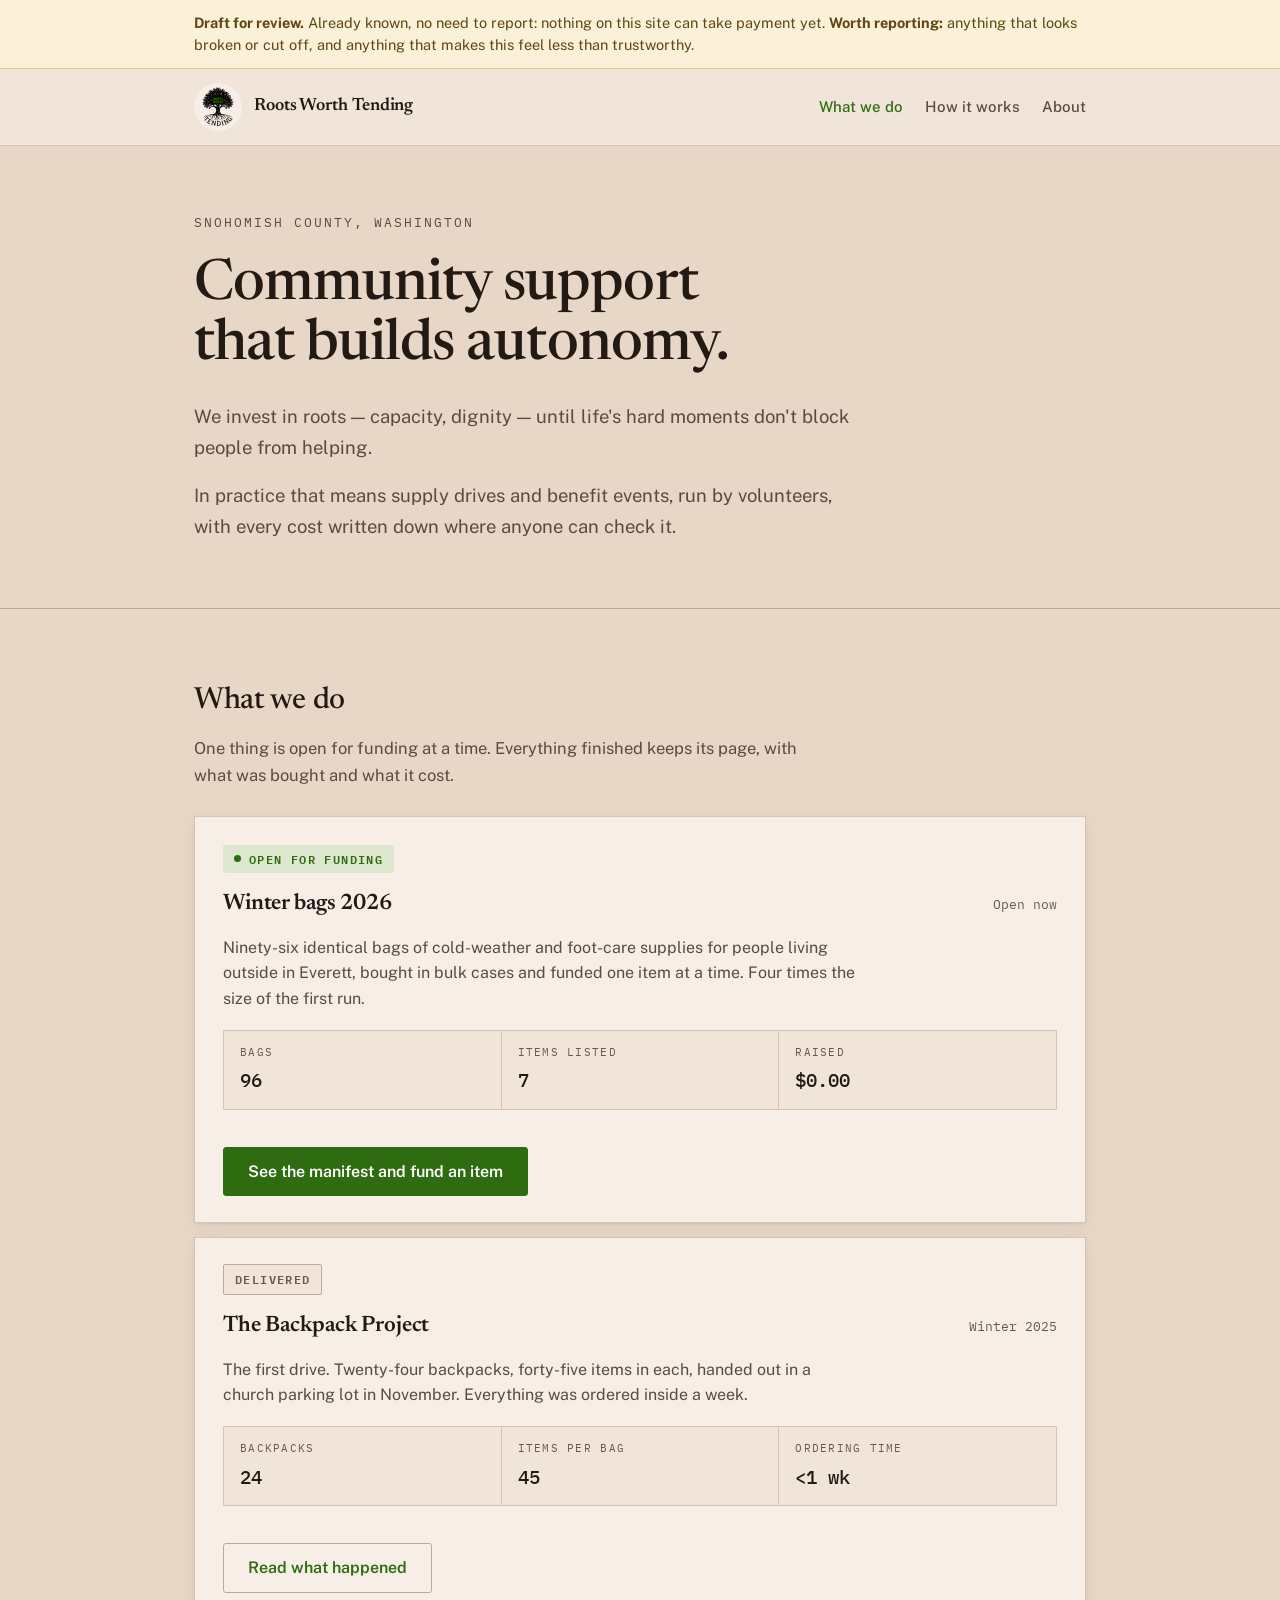
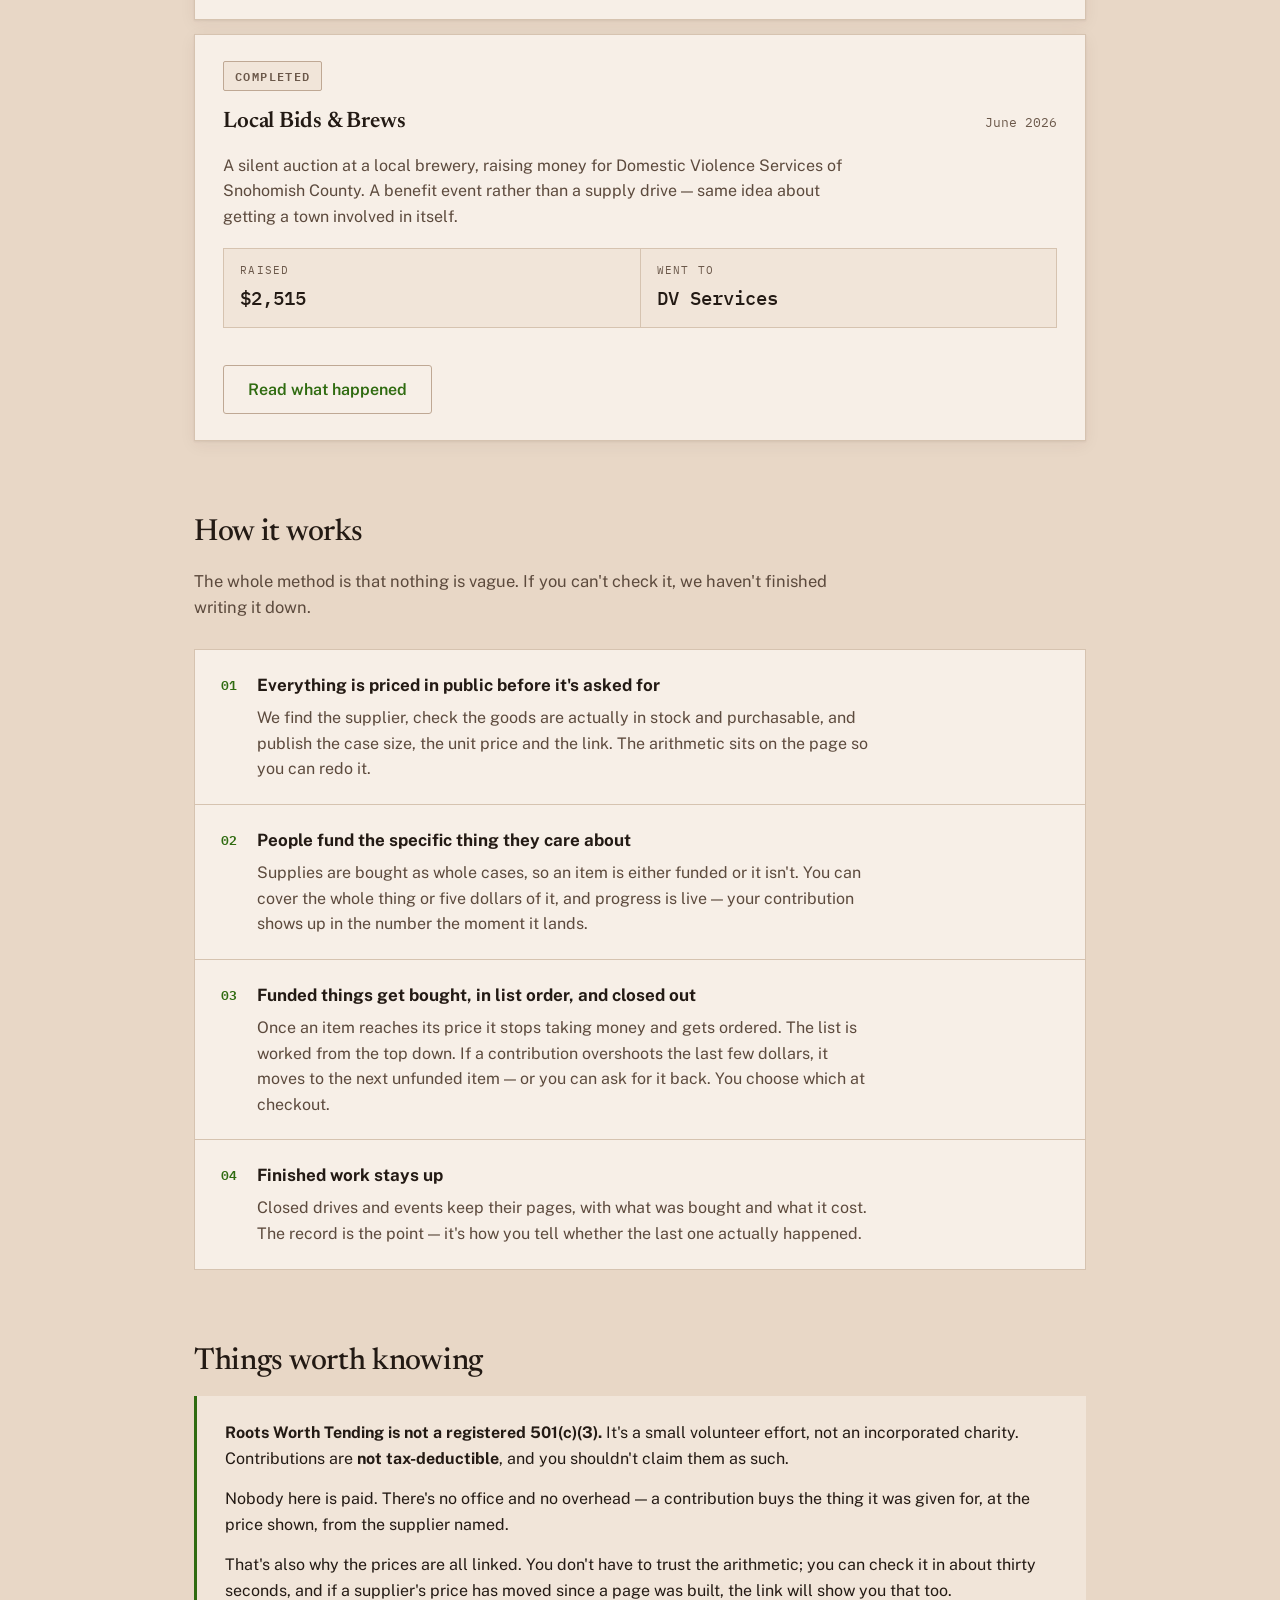
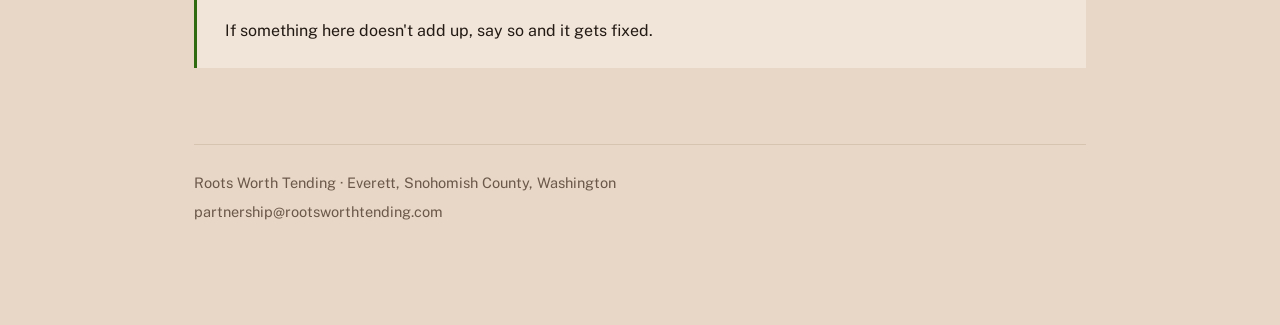
==== commit 8dcea533: "Update index.html" ====
--- a/index.html
+++ b/index.html
@@ -15,7 +15,7 @@
 <a class="skip" href="#what">Skip to what we do</a>
 
 <div class="preview">
-  <p><strong>Draft for review.</strong> Already known, no need to report: the logo isn't in yet and nothing on this site can take payment. <strong>Worth reporting:</strong> anything that looks broken or cut off, and anything that makes this feel less than trustworthy.</p>
+  <p><strong>Draft for review.</strong> Already known, no need to report: nothing on this site can take payment yet. <strong>Worth reporting:</strong> anything that looks broken or cut off, and anything that makes this feel less than trustworthy.</p>
 </div>
 
 <div class="topbar">
--- a/style.css
+++ b/style.css
@@ -0,0 +1,217 @@
+:root{
+  --paper:#E8D7C6; --surface:#F7EFE7; --surface-2:#F1E5D9;
+  --ink:#231A14; --ink-2:#5C4A3D; --ink-3:#6B584A;
+  --rule:#D6C3B0; --rule-strong:#BFA894;
+  --accent:#2F6B10; --accent-hover:#24540C; --accent-soft:#DCE7CE; --accent-ink:#FFFFFF;
+  --notice:#FBF0D8; --notice-rule:#DFC489; --notice-ink:#5E4713;
+  --shadow:0 1px 2px rgba(60,40,26,.07), 0 4px 16px rgba(60,40,26,.06);
+}
+@media (prefers-color-scheme: dark){
+  :root:not([data-theme="light"]){
+    --paper:#15100C; --surface:#211812; --surface-2:#1B140F;
+    --ink:#EFE4D9; --ink-2:#B6A392; --ink-3:#9C8877;
+    --rule:#38291F; --rule-strong:#4A382B;
+    --accent:#8FCB63; --accent-hover:#A9DC82; --accent-soft:#26301C; --accent-ink:#10160B;
+    --notice:#241C0C; --notice-rule:#4C3D19; --notice-ink:#E4CE96;
+    --shadow:0 1px 2px rgba(0,0,0,.5), 0 4px 16px rgba(0,0,0,.38);
+  }
+}
+:root[data-theme="dark"]{
+  --paper:#15100C; --surface:#211812; --surface-2:#1B140F;
+  --ink:#EFE4D9; --ink-2:#B6A392; --ink-3:#9C8877;
+  --rule:#38291F; --rule-strong:#4A382B;
+  --accent:#8FCB63; --accent-hover:#A9DC82; --accent-soft:#26301C; --accent-ink:#10160B;
+  --notice:#241C0C; --notice-rule:#4C3D19; --notice-ink:#E4CE96;
+  --shadow:0 1px 2px rgba(0,0,0,.5), 0 4px 16px rgba(0,0,0,.38);
+}
+*{box-sizing:border-box;}
+body{margin:0;background:var(--paper);color:var(--ink);
+  font-family:"Public Sans","Helvetica Neue",Arial,sans-serif;
+  font-size:17px;line-height:1.6;-webkit-font-smoothing:antialiased;}
+.wrap{max-width:940px;margin:0 auto;padding:0 24px 96px;}
+a{color:var(--accent);text-underline-offset:3px;text-decoration-thickness:1px;}
+a:hover{color:var(--accent-hover);}
+:focus-visible{outline:2.5px solid var(--accent);outline-offset:3px;border-radius:2px;}
+.skip{position:absolute;left:-9999px;top:0;background:var(--surface);color:var(--ink);padding:12px 18px;z-index:20;border:1px solid var(--rule);}
+.skip:focus{left:12px;top:12px;}
+.num{font-family:"IBM Plex Mono",ui-monospace,Menlo,monospace;font-variant-numeric:tabular-nums;}
+
+.preview{background:var(--notice);border-bottom:1px solid var(--notice-rule);color:var(--notice-ink);font-size:14.5px;line-height:1.5;}
+.preview p{max-width:940px;margin:0 auto;padding:12px 24px;}
+
+.topbar{border-bottom:1px solid var(--rule);background:var(--surface-2);}
+.topbar-inner{max-width:940px;margin:0 auto;padding:14px 24px;display:flex;flex-wrap:wrap;gap:12px 28px;align-items:center;justify-content:space-between;}
+.brandline{display:flex;align-items:center;gap:12px;}
+.logoslot{width:48px;height:48px;flex:0 0 auto;border:0;border-radius:50%;overflow:hidden;
+  background:#F7EFE7 url("logo.png") no-repeat center/40px 40px;
+  font-size:0;color:transparent;}
+.brandname{font-family:Newsreader,Georgia,serif;font-size:1.12rem;font-weight:600;letter-spacing:-.005em;text-decoration:none;color:var(--ink);}
+.brandname:hover{color:var(--accent);}
+nav ul{list-style:none;display:flex;flex-wrap:wrap;gap:22px;margin:0;padding:0;font-size:15px;}
+nav a{text-decoration:none;color:var(--ink-2);font-weight:500;}
+nav a:hover,nav a[aria-current]{color:var(--accent);}
+.backlink{font-size:15px;font-weight:500;color:var(--ink-2);text-decoration:none;}
+.backlink:hover{color:var(--accent);}
+
+header.hero{border-bottom:1px solid var(--rule-strong);background:var(--paper);}
+.hero-inner{max-width:940px;margin:0 auto;padding:66px 24px 48px;}
+.eyebrow{font-family:"IBM Plex Mono",monospace;font-size:12.5px;letter-spacing:.16em;text-transform:uppercase;color:var(--ink-2);margin:0 0 24px;}
+h1{font-family:Newsreader,Georgia,serif;font-weight:500;font-size:clamp(2.3rem,5.4vw,3.55rem);
+  line-height:1.07;letter-spacing:-.017em;margin:0 0 24px;text-wrap:balance;max-width:22ch;}
+h1.quote{font-style:italic;max-width:20ch;}
+.lede{font-size:18.5px;line-height:1.66;color:var(--ink-2);max-width:60ch;margin:0 0 18px;}
+.lede strong{color:var(--ink);font-weight:600;}
+.hero-note{font-family:"IBM Plex Mono",monospace;font-size:13px;color:var(--ink-3);margin:26px 0 0;padding-top:18px;border-top:1px solid var(--rule);}
+
+section{margin-top:68px;}
+h2{font-family:Newsreader,Georgia,serif;font-weight:500;font-size:1.9rem;letter-spacing:-.01em;margin:0 0 10px;text-wrap:balance;}
+.sec-note{color:var(--ink-2);margin:0 0 28px;max-width:64ch;font-size:16.5px;}
+
+.band{display:grid;grid-template-columns:repeat(auto-fit,minmax(160px,1fr));gap:1px;background:var(--rule);border:1px solid var(--rule);}
+.band > div{background:var(--surface);padding:18px 20px;}
+.band dt{font-family:"IBM Plex Mono",monospace;font-size:11px;letter-spacing:.13em;text-transform:uppercase;color:var(--ink-3);margin:0 0 7px;}
+.band dd{margin:0;font-family:"IBM Plex Mono",monospace;font-variant-numeric:tabular-nums;font-size:23px;font-weight:500;letter-spacing:-.02em;line-height:1.2;}
+.band dd small{display:block;font-size:13px;font-weight:400;color:var(--ink-2);letter-spacing:0;margin-top:6px;font-family:"Public Sans",sans-serif;}
+
+.steps{list-style:none;margin:0;padding:0;counter-reset:s;display:flex;flex-direction:column;gap:1px;background:var(--rule);border:1px solid var(--rule);}
+.steps li{background:var(--surface);padding:22px 26px;display:flex;gap:20px;align-items:flex-start;}
+.steps .n{counter-increment:s;font-family:"IBM Plex Mono",monospace;font-variant-numeric:tabular-nums;font-size:13px;font-weight:600;color:var(--accent);flex:0 0 auto;padding-top:3px;}
+.steps .n::before{content:counter(s,decimal-leading-zero);}
+.steps.plain .n::before{content:"—";}
+.steps h3{font-family:"Public Sans",sans-serif;font-size:17px;font-weight:700;margin:0 0 6px;}
+.steps p{margin:0;color:var(--ink-2);font-size:16px;line-height:1.6;max-width:62ch;}
+
+.efforts{display:flex;flex-direction:column;gap:14px;}
+.effort{background:var(--surface);border:1px solid var(--rule);box-shadow:var(--shadow);padding:26px 28px;}
+.effort-head{display:flex;flex-wrap:wrap;gap:6px 18px;align-items:baseline;justify-content:space-between;}
+.effort h3{font-family:Newsreader,Georgia,serif;font-weight:600;font-size:1.4rem;margin:0;letter-spacing:-.006em;}
+.effort h3 a{text-decoration:none;color:var(--ink);}
+.effort h3 a:hover{color:var(--accent);text-decoration:underline;}
+.when{font-family:"IBM Plex Mono",monospace;font-size:13px;color:var(--ink-3);white-space:nowrap;}
+.effort p{margin:12px 0 0;color:var(--ink-2);font-size:16px;max-width:64ch;}
+.effort-figs{display:grid;grid-template-columns:repeat(auto-fit,minmax(130px,1fr));gap:1px;background:var(--rule);border:1px solid var(--rule);margin-top:18px;}
+.effort-figs > div{background:var(--surface-2);padding:13px 16px;}
+.effort-figs dt{font-family:"IBM Plex Mono",monospace;font-size:10.5px;letter-spacing:.12em;text-transform:uppercase;color:var(--ink-3);margin:0 0 5px;}
+.effort-figs dd{margin:0;font-family:"IBM Plex Mono",monospace;font-variant-numeric:tabular-nums;font-size:19px;font-weight:500;}
+.status-chip{display:inline-flex;align-items:center;gap:8px;font-family:"IBM Plex Mono",monospace;font-size:11.5px;
+  letter-spacing:.12em;text-transform:uppercase;background:var(--accent-soft);color:var(--accent);padding:5px 11px;border-radius:2px;font-weight:600;margin-bottom:14px;}
+.chip-done{background:var(--surface-2);color:var(--ink-3);border:1px solid var(--rule-strong);}
+.dot{width:7px;height:7px;border-radius:50%;background:var(--accent);}
+.go{display:inline-block;margin-top:20px;font-weight:600;font-size:16px;background:var(--accent);color:var(--accent-ink);
+  border:1px solid var(--accent);padding:11px 24px;border-radius:3px;text-decoration:none;transition:background .15s ease;}
+.go:hover{background:var(--accent-hover);border-color:var(--accent-hover);color:var(--accent-ink);}
+.go-quiet{background:transparent;color:var(--accent);border:1px solid var(--rule-strong);}
+.go-quiet:hover{background:var(--accent-soft);color:var(--accent);border-color:var(--accent);}
+
+.contents{list-style:none;margin:0;padding:0;display:grid;grid-template-columns:repeat(auto-fit,minmax(240px,1fr));gap:1px;background:var(--rule);border:1px solid var(--rule);}
+.contents li{background:var(--surface);padding:16px 18px;display:flex;gap:14px;align-items:baseline;}
+.contents .qty{font-family:"IBM Plex Mono",monospace;font-variant-numeric:tabular-nums;font-weight:600;color:var(--accent);font-size:15px;flex:0 0 auto;min-width:2.2em;}
+.contents .what{font-size:15.5px;line-height:1.45;}
+
+.manifest{display:flex;flex-direction:column;gap:14px;}
+article.item{background:var(--surface);border:1px solid var(--rule);box-shadow:var(--shadow);padding:24px 26px 22px;}
+.item-head{display:flex;flex-wrap:wrap;gap:8px 20px;align-items:baseline;justify-content:space-between;}
+article.item h3{font-family:Newsreader,Georgia,serif;font-weight:600;font-size:1.32rem;letter-spacing:-.005em;margin:0;line-height:1.25;}
+.goal{font-family:"IBM Plex Mono",monospace;font-variant-numeric:tabular-nums;font-size:1.2rem;font-weight:500;white-space:nowrap;}
+.spec{font-family:"IBM Plex Mono",monospace;font-size:13.5px;line-height:1.65;color:var(--ink-2);margin:12px 0 0;}
+.verify{margin:10px 0 0;font-size:14px;color:var(--ink-2);}
+.meter{margin:20px 0 0;}
+.track{height:10px;background:var(--accent-soft);border-radius:5px;overflow:hidden;}
+.fill{height:100%;background:var(--accent);border-radius:5px;width:0%;transition:width .9s cubic-bezier(.22,.8,.3,1);}
+@media (prefers-reduced-motion: reduce){.fill{transition:none;}}
+.meter-label{display:flex;flex-wrap:wrap;gap:6px 16px;justify-content:space-between;margin-top:10px;
+  font-family:"IBM Plex Mono",monospace;font-variant-numeric:tabular-nums;font-size:13.5px;color:var(--ink-2);}
+.meter-label .pct{color:var(--ink);font-weight:500;}
+.actions{margin-top:20px;display:flex;flex-wrap:wrap;gap:12px;align-items:center;}
+button.give{font-family:"Public Sans",sans-serif;font-size:15.5px;font-weight:600;background:var(--accent);color:var(--accent-ink);
+  border:1px solid var(--accent);padding:11px 22px;border-radius:3px;cursor:pointer;transition:background .15s ease;}
+button.give:hover{background:var(--accent-hover);border-color:var(--accent-hover);}
+.any{font-size:14.5px;color:var(--ink-2);}
+.amtwrap{display:inline-flex;align-items:center;border:1px solid var(--rule-strong);border-radius:3px;background:var(--surface);overflow:hidden;}
+.amtsign{padding:0 2px 0 12px;font-family:"IBM Plex Mono",monospace;font-size:15.5px;color:var(--ink-2);}
+input.amount{width:92px;border:0;background:transparent;color:var(--ink);padding:11px 12px 11px 4px;
+  font-family:"IBM Plex Mono",monospace;font-variant-numeric:tabular-nums;font-size:15.5px;}
+input.amount:focus{outline:none;}
+.amtwrap:focus-within{border-color:var(--accent);box-shadow:0 0 0 2.5px var(--accent-soft);}
+input.amount:disabled{color:var(--ink-3);}
+.amtwrap:has(input:disabled){opacity:.55;}
+button.give:disabled{background:var(--surface-2);color:var(--ink-3);border-color:var(--rule-strong);cursor:default;}
+button.give:disabled:hover{background:var(--surface-2);border-color:var(--rule-strong);}
+article.item[data-closed] .track{opacity:.75;}
+.eventmark{width:124px;height:125px;margin:0 0 22px;border-radius:50%;overflow:hidden;
+  background:#FBFBF6 url("bids-logo.png") no-repeat center/116px 117px;}
+@media (max-width:600px){.eventmark{width:104px;height:105px;background-size:98px 99px;}}
+.rest-btn{font-family:"Public Sans",sans-serif;font-size:14.5px;font-weight:600;background:transparent;color:var(--accent);
+  border:1px solid var(--rule-strong);padding:10px 16px;border-radius:3px;cursor:pointer;}
+.rest-btn:hover:not(:disabled){background:var(--accent-soft);border-color:var(--accent);}
+.rest-btn:disabled{color:var(--ink-3);border-color:var(--rule);cursor:default;}
+input.amount[aria-invalid]{color:#B0301F;}
+.amtwrap:has(input[aria-invalid]){border-color:#B0301F;box-shadow:0 0 0 2.5px rgba(176,48,31,.16);}
+:root:not([data-theme="light"]) input.amount[aria-invalid]{color:#FF9B8A;}
+:root[data-theme="dark"] input.amount[aria-invalid]{color:#FF9B8A;}
+
+.basket{position:fixed;left:0;right:0;bottom:0;z-index:30;background:var(--surface);
+  border-top:1px solid var(--rule-strong);box-shadow:0 -2px 18px rgba(16,28,24,.10);}
+:root:not([data-theme="light"]) .basket{box-shadow:0 -2px 18px rgba(0,0,0,.45);}
+:root[data-theme="dark"] .basket{box-shadow:0 -2px 18px rgba(0,0,0,.45);}
+.basket[hidden]{display:none;}
+.basket-inner{max-width:940px;margin:0 auto;padding:14px 24px;display:flex;flex-wrap:wrap;gap:12px 24px;
+  align-items:center;justify-content:space-between;}
+.basket-sum{margin:0;display:flex;flex-wrap:wrap;gap:4px 16px;align-items:baseline;}
+.basket-count{font-size:15px;color:var(--ink-2);}
+.basket-total{font-family:"IBM Plex Mono",monospace;font-variant-numeric:tabular-nums;font-size:22px;font-weight:600;}
+.basket-acts{display:flex;gap:10px;align-items:center;}
+#basket-clear{background:transparent;color:var(--ink-2);border:1px solid var(--rule-strong);font-size:14.5px;padding:10px 16px;}
+#basket-clear:hover{background:var(--surface-2);color:var(--ink);border-color:var(--rule-strong);}
+.go-pay{font-size:16px;padding:12px 26px;}
+.basket-status{max-width:940px;margin:0 auto 12px;}
+.basket-status:empty{display:none;}
+body.has-basket{padding-bottom:104px;}
+.thanks{margin:0 0 20px;padding:12px 16px;border-left:3px solid var(--accent);background:var(--accent-soft);
+  color:var(--ink);font-size:16px;border-radius:0 3px 3px 0;}
+@media (max-width:600px){
+  .basket-inner{padding:12px 20px;}
+  .basket-acts{width:100%;}
+  .go-pay{flex:1;}
+  body.has-basket{padding-bottom:150px;}
+}
+.status{margin-top:12px;font-size:14.5px;color:var(--notice-ink);background:var(--notice);border:1px solid var(--notice-rule);padding:9px 14px;border-radius:3px;}
+.status:empty{display:none;}
+
+.money{background:var(--surface);border:1px solid var(--rule);padding:26px 28px;}
+.money ul{margin:0;padding:0;list-style:none;display:flex;flex-direction:column;gap:16px;}
+.money li{display:flex;gap:16px;align-items:flex-start;}
+.money .k{font-family:"IBM Plex Mono",monospace;font-size:12px;letter-spacing:.12em;text-transform:uppercase;color:var(--ink-3);flex:0 0 96px;padding-top:4px;}
+.money .v{flex:1;font-size:16px;line-height:1.6;}
+
+blockquote.source{margin:0;background:var(--surface);border:1px solid var(--rule);border-left:3px solid var(--accent);padding:26px 30px;}
+blockquote.source p{margin:0 0 15px;font-size:16.5px;line-height:1.68;}
+blockquote.source p:last-of-type{margin-bottom:0;}
+blockquote.source cite{display:block;margin-top:20px;padding-top:16px;border-top:1px solid var(--rule);
+  font-family:"IBM Plex Mono",monospace;font-size:12.5px;font-style:normal;color:var(--ink-3);letter-spacing:.04em;}
+
+.packlist{list-style:none;margin:0;padding:0;columns:2;column-gap:34px;border:1px solid var(--rule);background:var(--surface);padding:22px 26px;}
+.packlist li{break-inside:avoid;padding:5px 0;font-size:15.5px;display:flex;gap:12px;align-items:baseline;border-bottom:1px solid var(--rule);}
+.packlist li:last-child{border-bottom:none;}
+.packlist .n{font-family:"IBM Plex Mono",monospace;font-variant-numeric:tabular-nums;font-size:12.5px;color:var(--ink-3);flex:0 0 1.9em;}
+@media (max-width:620px){.packlist{columns:1;}}
+
+.disclosure{border-left:3px solid var(--accent);background:var(--surface-2);padding:24px 28px;}
+.disclosure p{margin:0 0 14px;font-size:16px;line-height:1.62;}
+.disclosure p:last-child{margin-bottom:0;}
+.needs{margin-top:14px;font-size:14px;font-family:"IBM Plex Mono",monospace;line-height:1.55;
+  background:var(--notice);border:1px solid var(--notice-rule);color:var(--notice-ink);padding:9px 13px;border-radius:3px;}
+
+footer{margin-top:76px;padding-top:26px;border-top:1px solid var(--rule);color:var(--ink-3);font-size:14.5px;}
+footer p{margin:0 0 6px;}
+
+@media (max-width:600px){
+  body{font-size:16.5px;}
+  .hero-inner{padding:40px 20px 32px;}
+  .wrap{padding:0 20px 72px;}
+  .effort{padding:22px 20px;}
+  article.item{padding:20px 20px 18px;}
+  .steps li{flex-direction:column;gap:8px;}
+  .money .k{flex-basis:100%;padding-top:0;}
+  .money li{flex-direction:column;gap:4px;}
+}
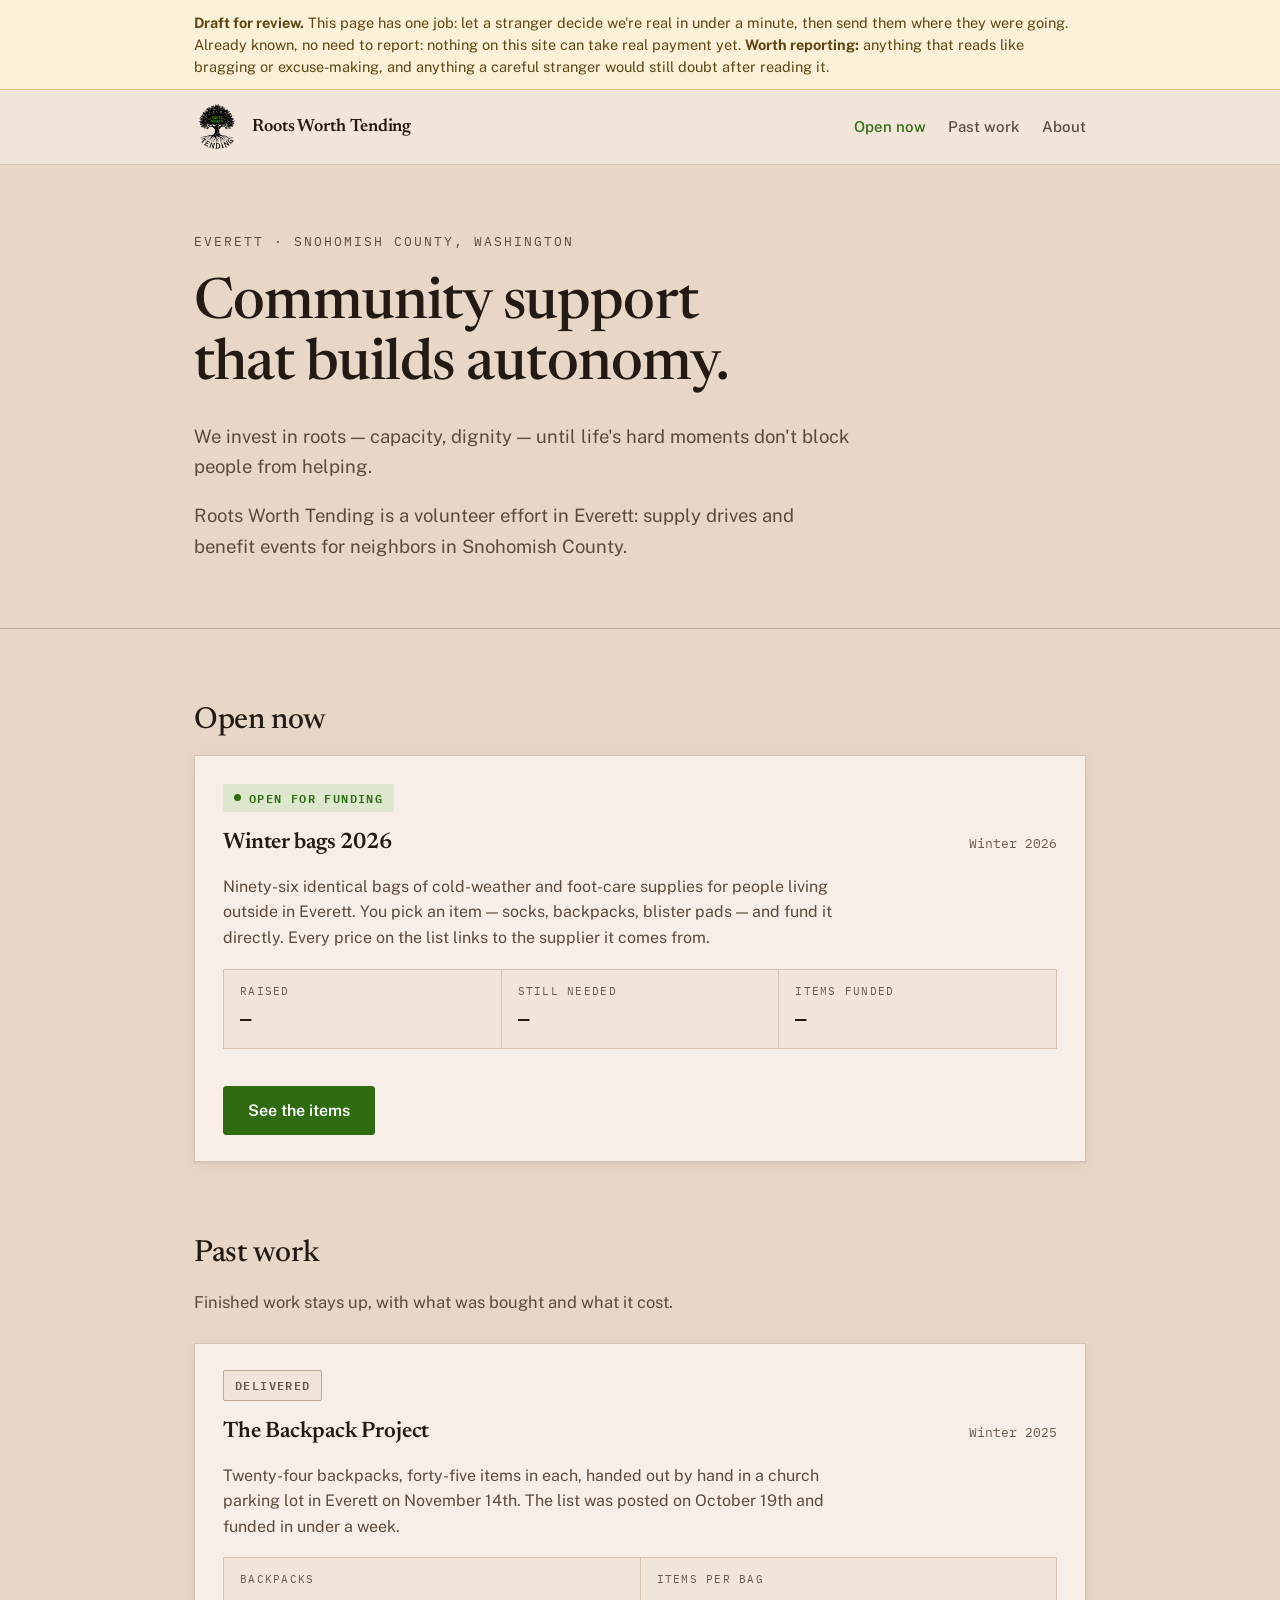
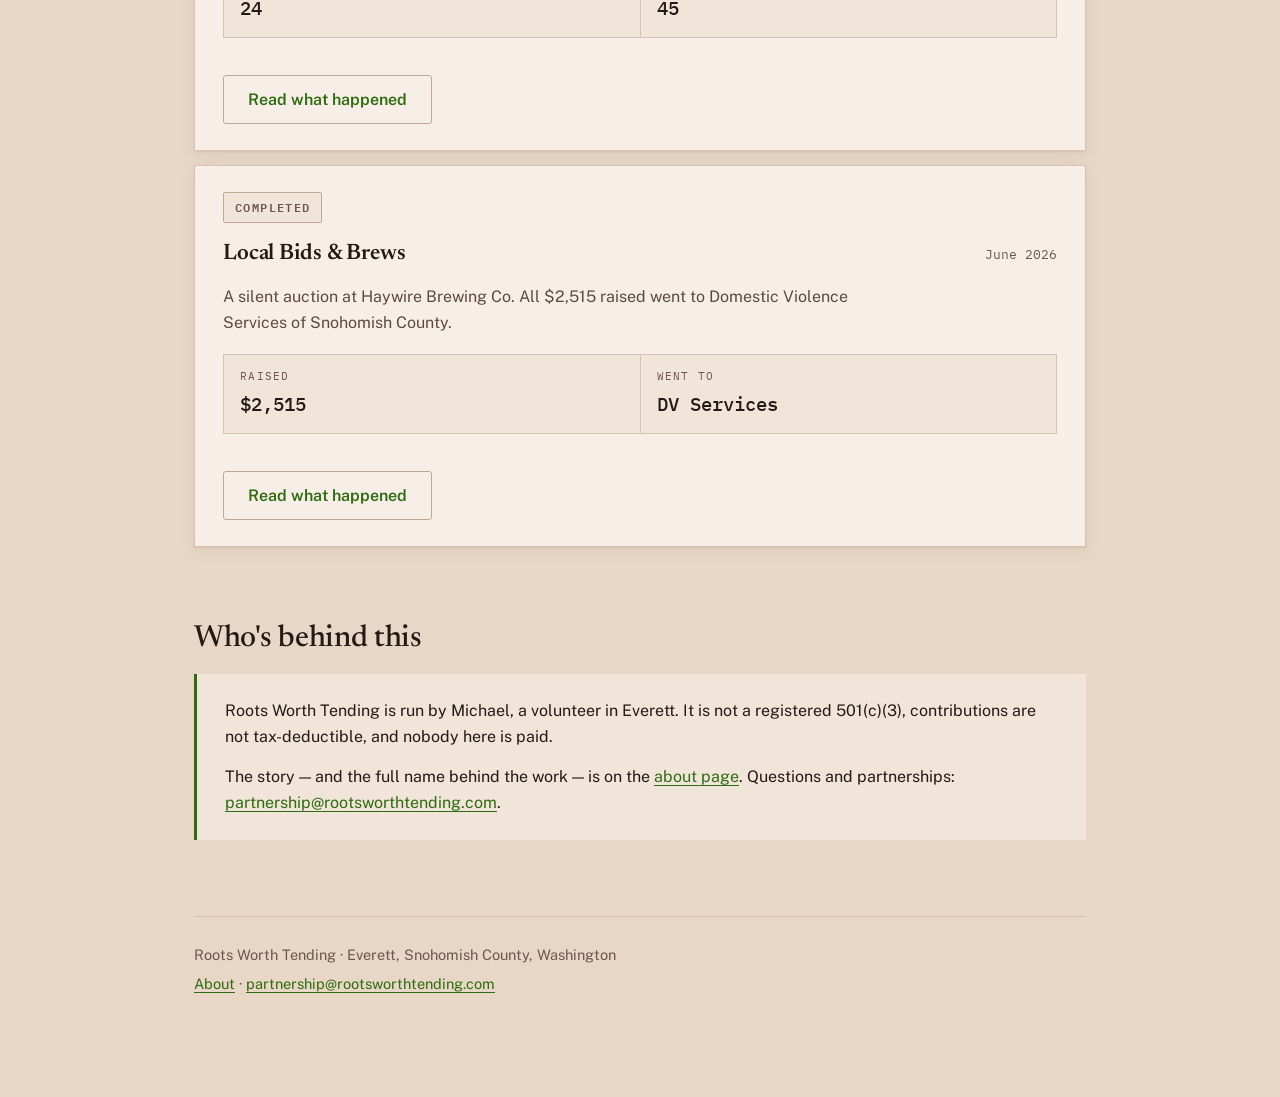
==== commit 734741c8: "Update index.html" ====
--- a/index.html
+++ b/index.html
@@ -4,7 +4,7 @@
 <meta charset="utf-8">
 <meta name="viewport" content="width=device-width,initial-scale=1">
 <title>Roots Worth Tending</title>
-<meta name="description" content="Community support in Snohomish County, Washington. Supply drives and benefit events, itemized in public down to the unit price.">
+<meta name="description" content="A volunteer effort in Everett, Washington. Supply drives and benefit events for neighbors in Snohomish County.">
 <link rel="preconnect" href="https://fonts.googleapis.com">
 <link rel="preconnect" href="https://fonts.gstatic.com" crossorigin>
 <link rel="stylesheet" href="https://fonts.googleapis.com/css2?family=Newsreader:ital,opsz,wght@0,6..72,400;0,6..72,500;0,6..72,600;1,6..72,400;1,6..72,500&family=Public+Sans:wght@400;500;600;700&family=IBM+Plex+Mono:wght@400;500;600&display=swap">
@@ -12,10 +12,10 @@
 </head>
 <body>
 
-<a class="skip" href="#what">Skip to what we do</a>
+<a class="skip" href="#open">Skip to what's open now</a>
 
 <div class="preview">
-  <p><strong>Draft for review.</strong> Already known, no need to report: nothing on this site can take payment yet. <strong>Worth reporting:</strong> anything that looks broken or cut off, and anything that makes this feel less than trustworthy.</p>
+  <p><strong>Draft for review.</strong> This page has one job: let a stranger decide we're real in under a minute, then send them where they were going. Already known, no need to report: nothing on this site can take real payment yet. <strong>Worth reporting:</strong> anything that reads like bragging or excuse-making, and anything a careful stranger would still doubt after reading it.</p>
 </div>
 
 <div class="topbar">
@@ -26,9 +26,9 @@
     </div>
     <nav aria-label="Main">
       <ul>
-        <li><a href="#what" aria-current="true">What we do</a></li>
-        <li><a href="#how">How it works</a></li>
-        <li><a href="#honest">About</a></li>
+        <li><a href="#open" aria-current="true">Open now</a></li>
+        <li><a href="#record">Past work</a></li>
+        <li><a href="about.html">About</a></li>
       </ul>
     </nav>
   </div>
@@ -36,34 +36,39 @@
 
 <header class="hero">
   <div class="hero-inner">
-    <p class="eyebrow">Snohomish County, Washington</p>
+    <p class="eyebrow">Everett &middot; Snohomish County, Washington</p>
     <h1>Community support that builds autonomy.</h1>
     <p class="lede">We invest in roots &mdash; capacity, dignity &mdash; until life's hard moments don't block people from helping.</p>
-    <p class="lede">In practice that means supply drives and benefit events, run by volunteers, with every cost written down where anyone can check it.</p>
+    <p class="lede">Roots Worth Tending is a volunteer effort in Everett: supply drives and benefit events for neighbors in Snohomish County.</p>
   </div>
 </header>
 
 <div class="wrap">
 
-  <section id="what" aria-labelledby="what-h">
-    <h2 id="what-h">What we do</h2>
-    <p class="sec-note">One thing is open for funding at a time. Everything finished keeps its page, with what was bought and what it cost.</p>
+  <section id="open" aria-labelledby="open-h">
+    <h2 id="open-h">Open now</h2>
     <div class="efforts">
-
       <article class="effort">
         <span class="status-chip"><span class="dot" aria-hidden="true"></span>Open for funding</span>
         <div class="effort-head">
           <h3><a href="winter-2026.html">Winter bags 2026</a></h3>
-          <span class="when">Open now</span>
+          <span class="when">Winter 2026</span>
         </div>
-        <p>Ninety-six identical bags of cold-weather and foot-care supplies for people living outside in Everett, bought in bulk cases and funded one item at a time. Four times the size of the first run.</p>
+        <p>Ninety-six identical bags of cold-weather and foot-care supplies for people living outside in Everett. You pick an item &mdash; socks, backpacks, blister pads &mdash; and fund it directly. Every price on the list links to the supplier it comes from.</p>
         <dl class="effort-figs">
-          <div><dt>Bags</dt><dd class="num">96</dd></div>
-          <div><dt>Items listed</dt><dd class="num">7</dd></div>
-          <div><dt>Raised</dt><dd class="num">$0.00</dd></div>
+          <div><dt>Raised</dt><dd class="num" data-live-raised>&mdash;</dd></div>
+          <div><dt>Still needed</dt><dd class="num" data-live-left>&mdash;</dd></div>
+          <div><dt>Items funded</dt><dd class="num" data-live-items>&mdash;</dd></div>
         </dl>
-        <a class="go" href="winter-2026.html">See the manifest and fund an item</a>
+        <a class="go" href="winter-2026.html">See the items</a>
       </article>
+    </div>
+  </section>
+
+  <section id="record" aria-labelledby="record-h">
+    <h2 id="record-h">Past work</h2>
+    <p class="sec-note">Finished work stays up, with what was bought and what it cost.</p>
+    <div class="efforts">
 
       <article class="effort">
         <span class="status-chip chip-done">Delivered</span>
@@ -71,11 +76,10 @@
           <h3><a href="backpack-2025.html">The Backpack Project</a></h3>
           <span class="when">Winter 2025</span>
         </div>
-        <p>The first drive. Twenty-four backpacks, forty-five items in each, handed out in a church parking lot in November. Everything was ordered inside a week.</p>
+        <p>Twenty-four backpacks, forty-five items in each, handed out by hand in a church parking lot in Everett on November 14th. The list was posted on October 19th and funded in under a week.</p>
         <dl class="effort-figs">
           <div><dt>Backpacks</dt><dd class="num">24</dd></div>
           <div><dt>Items per bag</dt><dd class="num">45</dd></div>
-          <div><dt>Ordering time</dt><dd class="num">&lt;1 wk</dd></div>
         </dl>
         <a class="go go-quiet" href="backpack-2025.html">Read what happened</a>
       </article>
@@ -86,7 +90,7 @@
           <h3><a href="bids-and-brews.html">Local Bids &amp; Brews</a></h3>
           <span class="when">June 2026</span>
         </div>
-        <p>A silent auction at a local brewery, raising money for Domestic Violence Services of Snohomish County. A benefit event rather than a supply drive &mdash; same idea about getting a town involved in itself.</p>
+        <p>A silent auction at Haywire Brewing Co. All $2,515 raised went to Domestic Violence Services of Snohomish County.</p>
         <dl class="effort-figs">
           <div><dt>Raised</dt><dd class="num">$2,515</dd></div>
           <div><dt>Went to</dt><dd class="num">DV Services</dd></div>
@@ -97,56 +101,21 @@
     </div>
   </section>
 
-  <section id="how" aria-labelledby="how-h">
-    <h2 id="how-h">How it works</h2>
-    <p class="sec-note">The whole method is that nothing is vague. If you can't check it, we haven't finished writing it down.</p>
-    <ol class="steps">
-      <li>
-        <span class="n" aria-hidden="true"></span>
-        <div>
-          <h3>Everything is priced in public before it's asked for</h3>
-          <p>We find the supplier, check the goods are actually in stock and purchasable, and publish the case size, the unit price and the link. The arithmetic sits on the page so you can redo it.</p>
-        </div>
-      </li>
-      <li>
-        <span class="n" aria-hidden="true"></span>
-        <div>
-          <h3>People fund the specific thing they care about</h3>
-          <p>Supplies are bought as whole cases, so an item is either funded or it isn't. You can cover the whole thing or five dollars of it, and progress is live &mdash; your contribution shows up in the number the moment it lands.</p>
-        </div>
-      </li>
-      <li>
-        <span class="n" aria-hidden="true"></span>
-        <div>
-          <h3>Funded things get bought, in list order, and closed out</h3>
-          <p>Once an item reaches its price it stops taking money and gets ordered. The list is worked from the top down. If a contribution overshoots the last few dollars, it moves to the next unfunded item &mdash; or you can ask for it back. You choose which at checkout.</p>
-        </div>
-      </li>
-      <li>
-        <span class="n" aria-hidden="true"></span>
-        <div>
-          <h3>Finished work stays up</h3>
-          <p>Closed drives and events keep their pages, with what was bought and what it cost. The record is the point &mdash; it's how you tell whether the last one actually happened.</p>
-        </div>
-      </li>
-    </ol>
-  </section>
-
-  <section id="honest" aria-labelledby="honest-h">
-    <h2 id="honest-h">Things worth knowing</h2>
+  <section id="who" aria-labelledby="who-h">
+    <h2 id="who-h">Who's behind this</h2>
     <div class="disclosure">
-      <p><strong>Roots Worth Tending is not a registered 501(c)(3).</strong> It's a small volunteer effort, not an incorporated charity. Contributions are <strong>not tax-deductible</strong>, and you shouldn't claim them as such.</p>
-      <p>Nobody here is paid. There's no office and no overhead &mdash; a contribution buys the thing it was given for, at the price shown, from the supplier named.</p>
-      <p>That's also why the prices are all linked. You don't have to trust the arithmetic; you can check it in about thirty seconds, and if a supplier's price has moved since a page was built, the link will show you that too.</p>
-      <p>If something here doesn't add up, say so and it gets fixed.</p>
+      <p>Roots Worth Tending is run by Michael, a volunteer in Everett. It is not a registered 501(c)(3), contributions are not tax-deductible, and nobody here is paid.</p>
+      <p>The story &mdash; and the full name behind the work &mdash; is on the <a href="about.html">about page</a>. Questions and partnerships: <a href="mailto:partnership@rootsworthtending.com">partnership@rootsworthtending.com</a>.</p>
     </div>
   </section>
 
   <footer>
     <p>Roots Worth Tending &middot; Everett, Snohomish County, Washington</p>
-    <p>partnership@rootsworthtending.com</p>
+    <p><a href="about.html">About</a> &middot; <a href="mailto:partnership@rootsworthtending.com">partnership@rootsworthtending.com</a></p>
   </footer>
 
 </div>
+
+<script src="home.js" defer></script>
 </body>
 </html>
--- a/style.css
+++ b/style.css
@@ -42,9 +42,12 @@
 .topbar{border-bottom:1px solid var(--rule);background:var(--surface-2);}
 .topbar-inner{max-width:940px;margin:0 auto;padding:14px 24px;display:flex;flex-wrap:wrap;gap:12px 28px;align-items:center;justify-content:space-between;}
 .brandline{display:flex;align-items:center;gap:12px;}
-.logoslot{width:48px;height:48px;flex:0 0 auto;border:0;border-radius:50%;overflow:hidden;
-  background:#F7EFE7 url("logo.png") no-repeat center/40px 40px;
-  font-size:0;color:transparent;}
+.logoslot{width:46px;height:46px;flex:0 0 auto;border:0;font-size:0;color:transparent;
+  background:url("logo.png") no-repeat center/contain;}
+@media (prefers-color-scheme: dark){
+  :root:not([data-theme="light"]) .logoslot{background-image:url("logo-dark.png");}
+}
+:root[data-theme="dark"] .logoslot{background-image:url("logo-dark.png");}
 .brandname{font-family:Newsreader,Georgia,serif;font-size:1.12rem;font-weight:600;letter-spacing:-.005em;text-decoration:none;color:var(--ink);}
 .brandname:hover{color:var(--accent);}
 nav ul{list-style:none;display:flex;flex-wrap:wrap;gap:22px;margin:0;padding:0;font-size:15px;}
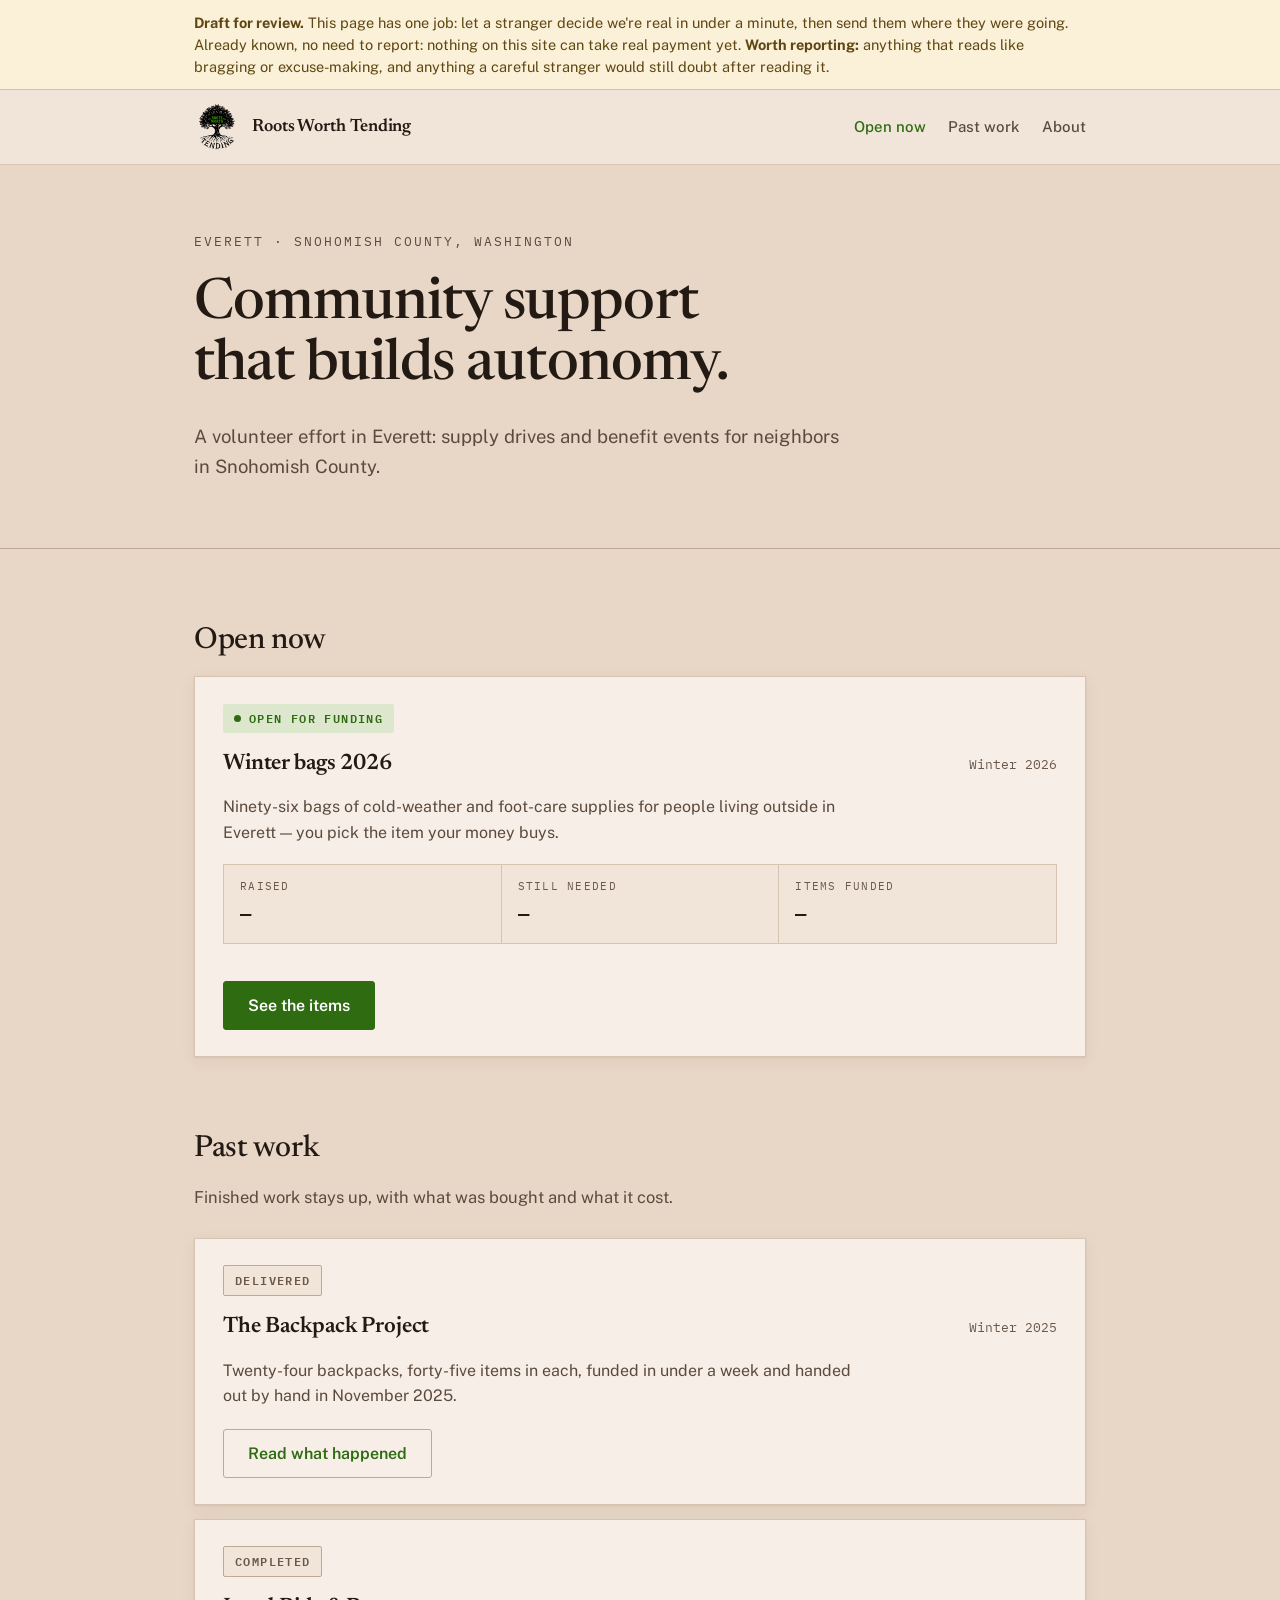
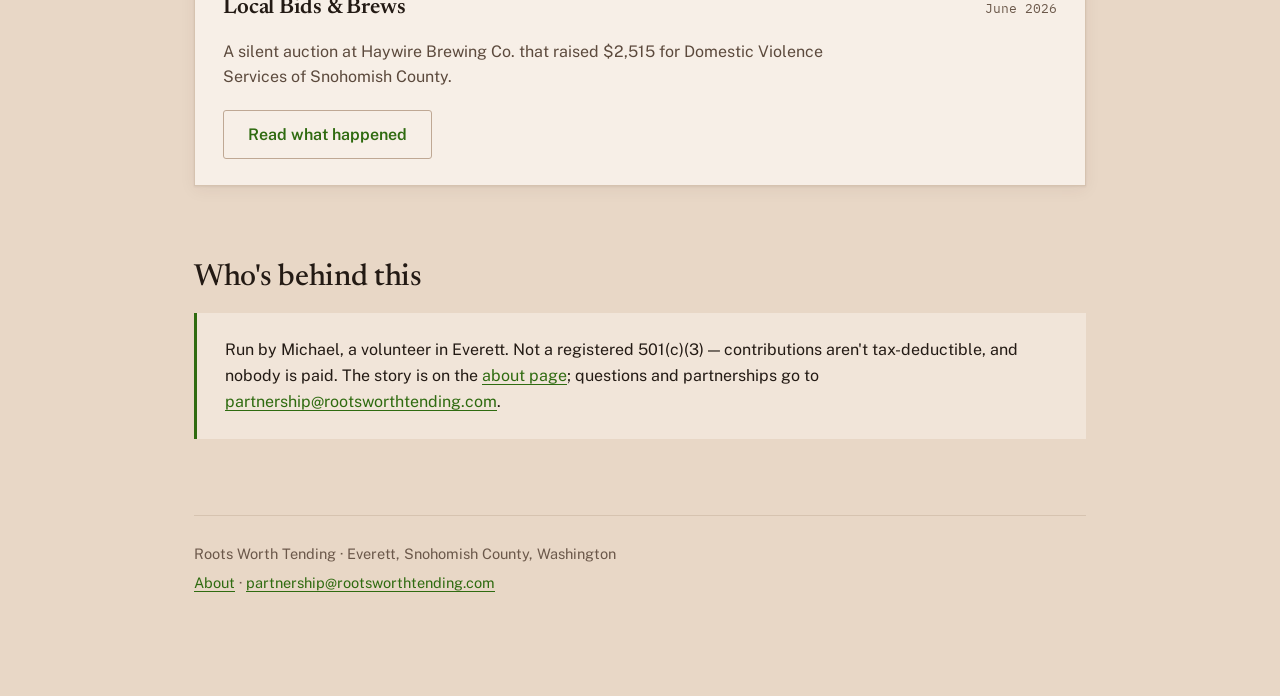
==== commit 2634f9e4: "Update index.html" ====
--- a/index.html
+++ b/index.html
@@ -38,8 +38,7 @@
   <div class="hero-inner">
     <p class="eyebrow">Everett &middot; Snohomish County, Washington</p>
     <h1>Community support that builds autonomy.</h1>
-    <p class="lede">We invest in roots &mdash; capacity, dignity &mdash; until life's hard moments don't block people from helping.</p>
-    <p class="lede">Roots Worth Tending is a volunteer effort in Everett: supply drives and benefit events for neighbors in Snohomish County.</p>
+    <p class="lede">A volunteer effort in Everett: supply drives and benefit events for neighbors in Snohomish County.</p>
   </div>
 </header>
 
@@ -54,7 +53,7 @@
           <h3><a href="winter-2026.html">Winter bags 2026</a></h3>
           <span class="when">Winter 2026</span>
         </div>
-        <p>Ninety-six identical bags of cold-weather and foot-care supplies for people living outside in Everett. You pick an item &mdash; socks, backpacks, blister pads &mdash; and fund it directly. Every price on the list links to the supplier it comes from.</p>
+        <p>Ninety-six bags of cold-weather and foot-care supplies for people living outside in Everett &mdash; you pick the item your money buys.</p>
         <dl class="effort-figs">
           <div><dt>Raised</dt><dd class="num" data-live-raised>&mdash;</dd></div>
           <div><dt>Still needed</dt><dd class="num" data-live-left>&mdash;</dd></div>
@@ -76,11 +75,7 @@
           <h3><a href="backpack-2025.html">The Backpack Project</a></h3>
           <span class="when">Winter 2025</span>
         </div>
-        <p>Twenty-four backpacks, forty-five items in each, handed out by hand in a church parking lot in Everett on November 14th. The list was posted on October 19th and funded in under a week.</p>
-        <dl class="effort-figs">
-          <div><dt>Backpacks</dt><dd class="num">24</dd></div>
-          <div><dt>Items per bag</dt><dd class="num">45</dd></div>
-        </dl>
+        <p>Twenty-four backpacks, forty-five items in each, funded in under a week and handed out by hand in November 2025.</p>
         <a class="go go-quiet" href="backpack-2025.html">Read what happened</a>
       </article>
 
@@ -90,11 +85,7 @@
           <h3><a href="bids-and-brews.html">Local Bids &amp; Brews</a></h3>
           <span class="when">June 2026</span>
         </div>
-        <p>A silent auction at Haywire Brewing Co. All $2,515 raised went to Domestic Violence Services of Snohomish County.</p>
-        <dl class="effort-figs">
-          <div><dt>Raised</dt><dd class="num">$2,515</dd></div>
-          <div><dt>Went to</dt><dd class="num">DV Services</dd></div>
-        </dl>
+        <p>A silent auction at Haywire Brewing Co. that raised $2,515 for Domestic Violence Services of Snohomish County.</p>
         <a class="go go-quiet" href="bids-and-brews.html">Read what happened</a>
       </article>
 
@@ -104,8 +95,7 @@
   <section id="who" aria-labelledby="who-h">
     <h2 id="who-h">Who's behind this</h2>
     <div class="disclosure">
-      <p>Roots Worth Tending is run by Michael, a volunteer in Everett. It is not a registered 501(c)(3), contributions are not tax-deductible, and nobody here is paid.</p>
-      <p>The story &mdash; and the full name behind the work &mdash; is on the <a href="about.html">about page</a>. Questions and partnerships: <a href="mailto:partnership@rootsworthtending.com">partnership@rootsworthtending.com</a>.</p>
+      <p>Run by Michael, a volunteer in Everett. Not a registered 501(c)(3) &mdash; contributions aren't tax-deductible, and nobody is paid. The story is on the <a href="about.html">about page</a>; questions and partnerships go to <a href="mailto:partnership@rootsworthtending.com">partnership@rootsworthtending.com</a>.</p>
     </div>
   </section>
 
